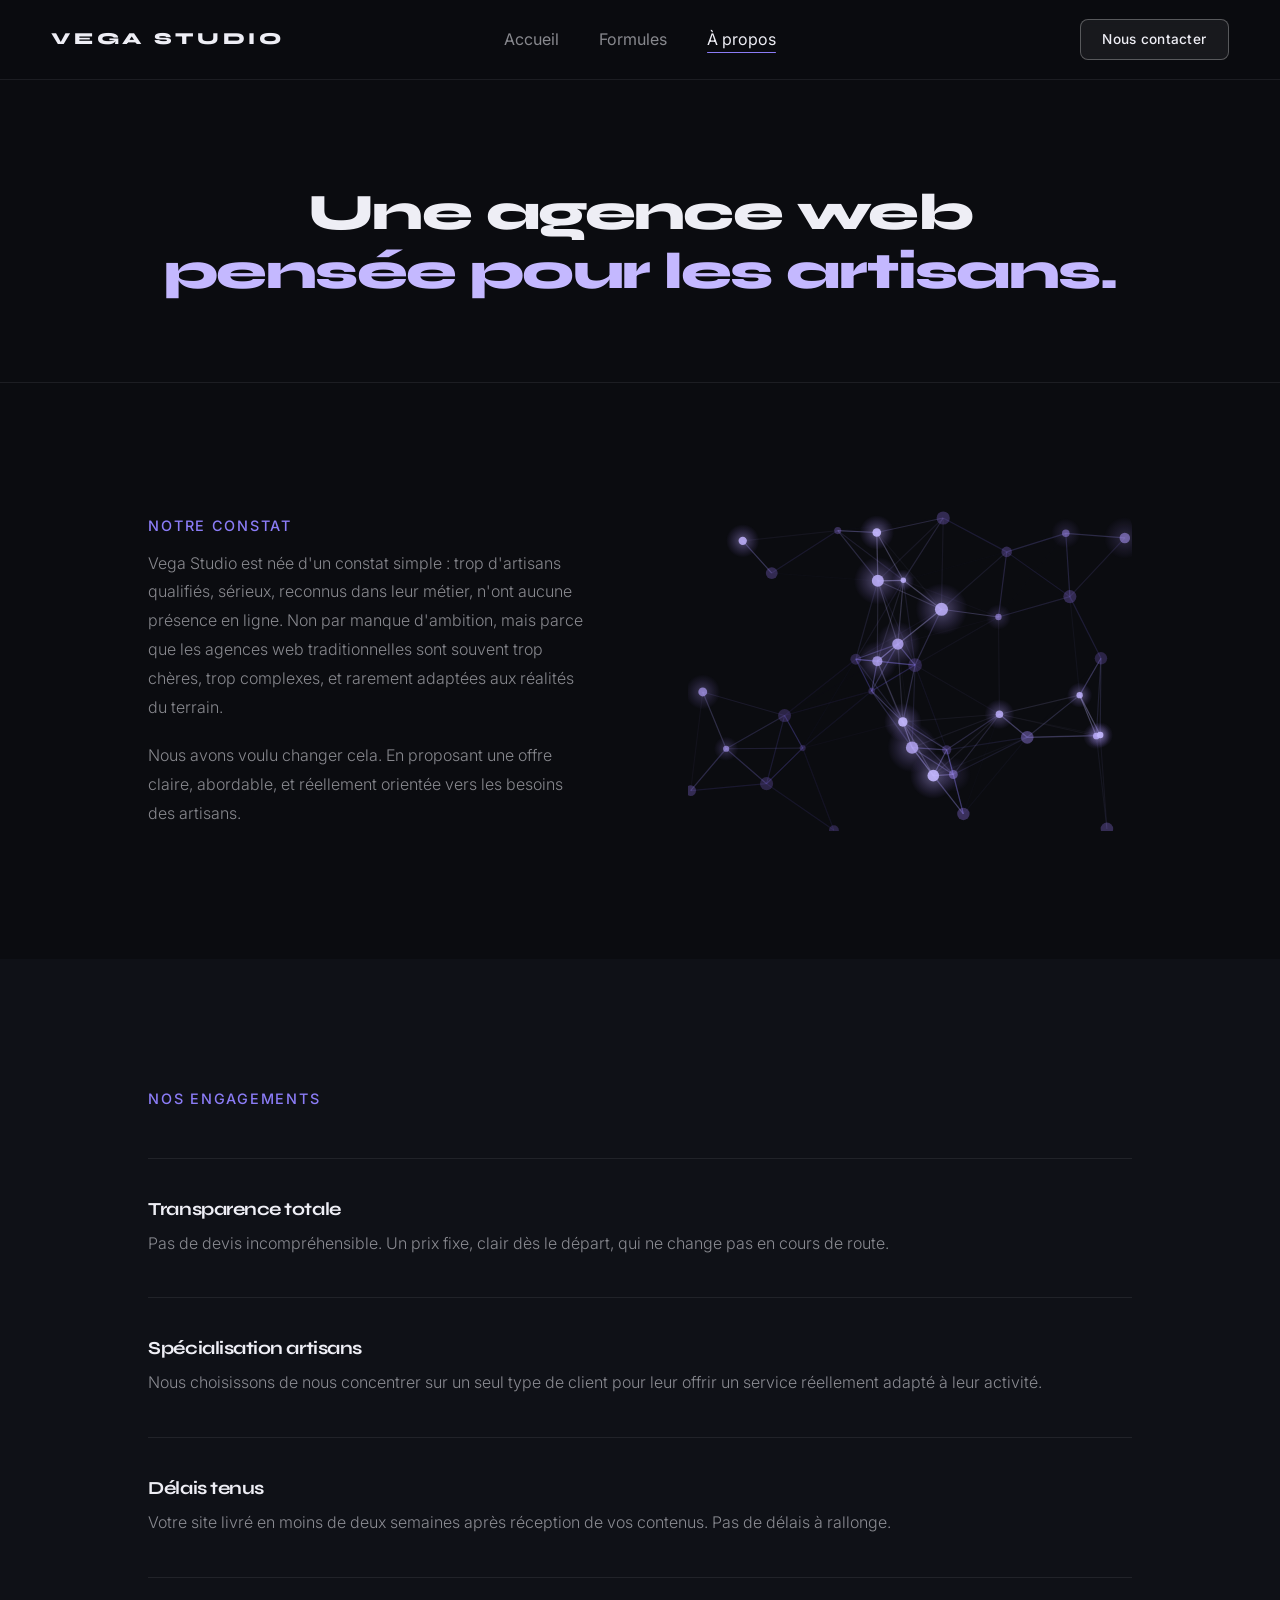
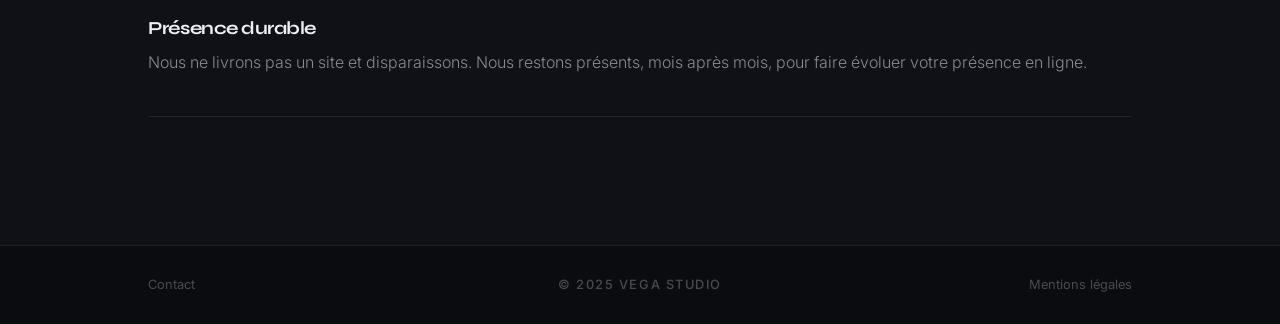
==== apropos.html @ 25818580 "Update" ====
<!DOCTYPE html>
<html lang="fr">
<head>
  <meta charset="UTF-8" />
  <meta name="viewport" content="width=device-width, initial-scale=1.0" />
  <title>À propos — Vega Studio</title>
  <link rel="icon" type="image/svg+xml" href="/assets/favicon.svg" />
  <link rel="icon" type="image/svg+xml" href="assets/favicon.svg" />
  <meta name="application-name" content="Vega Studio" />
  <!-- SEO -->
  <meta name="description" content="Vega Studio, agence web spécialisée dans la création de sites vitrines pour artisans. Une approche simple, des résultats concrets." />
  <meta name="robots" content="index, follow" />
  <link rel="canonical" href="https://www.vegastudio.fr/apropos.html" />
  <!-- Open Graph -->
  <meta property="og:type" content="website" />
  <meta property="og:title" content="À propos — Vega Studio" />
  <meta property="og:description" content="Vega Studio, agence web spécialisée dans la création de sites vitrines pour artisans. Une approche simple, des résultats concrets." />
  <meta property="og:url" content="https://www.vegastudio.fr/apropos.html" />
  <meta property="og:site_name" content="Vega Studio" />
  <!-- Twitter -->
  <meta name="twitter:card" content="summary" />
  <meta name="twitter:title" content="À propos — Vega Studio" />
  <meta name="twitter:description" content="Vega Studio, agence web spécialisée dans la création de sites vitrines pour artisans. Une approche simple, des résultats concrets." />
  <link rel="stylesheet" href="assets/css/style.css" />
  <link rel="stylesheet" href="assets/css/page.css" />
  <link rel="stylesheet" href="assets/css/apropos.css" />

  <script type="application/ld+json">
  {
    "@context": "https://schema.org",
    "@type": "BreadcrumbList",
    "itemListElement": [
      {
        "@type": "ListItem",
        "position": 1,
        "name": "Accueil",
        "item": "https://www.vegastudio.fr/"
      },
      {
        "@type": "ListItem",
        "position": 2,
        "name": "À propos",
        "item": "https://www.vegastudio.fr/apropos.html"
      }
    ]
  }
  </script>
</head>
<body>
  <nav>
    <div class="nav-inner">
      <a href="index.html" class="nav-wordmark">Vega Studio</a>
      <ul class="nav-links">
        <li><a href="index.html">Accueil</a><button class="nav-mobile-close" aria-label="Fermer">✕</button></li>
        <li><a href="formules.html">Formules</a></li>
        <li><a href="apropos.html" class="active">À propos</a></li>
        <li class="mobile-cta-item"><a href="contact.html" class="mobile-cta">Nous contacter</a></li>
      </ul>
      <div class="nav-right"><a href="contact.html" class="nav-cta">Nous contacter</a></div>
      <button class="nav-burger" aria-label="Menu"><span></span><span></span><span></span></button>
    </div>
  </nav>

  <section class="page-hero">
    <div class="wrap">
      <h1 class="apropos-hero-title reveal d1">Une agence web<br /><span class="t-accent">pensée pour les artisans.</span></h1>
    </div>
  </section>

  <section class="section-story">
    <div class="wrap story-grid">
      <div class="story-left">
        <p class="section-eyebrow reveal">Notre constat</p>
        <p class="t-body reveal d1">Vega Studio est née d'un constat simple : trop d'artisans qualifiés, sérieux, reconnus dans leur métier, n'ont aucune présence en ligne. Non par manque d'ambition, mais parce que les agences web traditionnelles sont souvent trop chères, trop complexes, et rarement adaptées aux réalités du terrain.</p>
        <p class="t-body reveal d2" style="margin-top:1.25rem">Nous avons voulu changer cela. En proposant une offre claire, abordable, et réellement orientée vers les besoins des artisans.</p>
      </div>
      <div class="story-right reveal d2">
        <canvas id="particles-canvas"></canvas>
      </div>
    </div>
  </section>

  <section class="section-values">
    <div class="wrap">
      <p class="section-eyebrow reveal">Nos engagements</p>
      <div class="values-list">
        <div class="value-row reveal">
<div><h3>Transparence totale</h3><p class="t-body">Pas de devis incompréhensible. Un prix fixe, clair dès le départ, qui ne change pas en cours de route.</p></div>
        </div>
        <div class="value-row reveal d1">
<div><h3>Spécialisation artisans</h3><p class="t-body">Nous choisissons de nous concentrer sur un seul type de client pour leur offrir un service réellement adapté à leur activité.</p></div>
        </div>
        <div class="value-row reveal d2">
<div><h3>Délais tenus</h3><p class="t-body">Votre site livré en moins de deux semaines après réception de vos contenus. Pas de délais à rallonge.</p></div>
        </div>
        <div class="value-row reveal d3">
<div><h3>Présence durable</h3><p class="t-body">Nous ne livrons pas un site et disparaissons. Nous restons présents, mois après mois, pour faire évoluer votre présence en ligne.</p></div>
        </div>
      </div>
    </div>
  </section>

  <footer>
    <div class="wrap footer-inner">
      <span class="footer-left"><a href="contact.html">Contact</a></span>
      <span class="footer-mid t-label">© 2025 Vega Studio</span>
      <span class="footer-right"><a href="mentions.html">Mentions légales</a></span>
    </div>
  </footer>
  <script src="assets/js/main.js"></script>
</body>
</html>
---- assets/css/style.css ----
@import url('https://fonts.googleapis.com/css2?family=Syne:wght@400;700;800&family=Inter:wght@300;400;500&display=swap');

:root {
  --bg:        #0B0C10;
  --bg-2:      #0F1117;
  --bg-3:      #14161E;
  --bg-4:      #1A1D28;
  --purple:    #8B7CF6;
  --purple-dim:#5A50B0;
  --lilac:     #C4B8FF;
  --white:     #EEEEF5;
  --muted:     rgba(238,238,245,0.55);
  --faint:     rgba(238,238,245,0.28);
  --line:      rgba(238,238,245,0.08);
  --radius:    14px;
}

*, *::before, *::after { box-sizing: border-box; margin: 0; padding: 0; }
html { scroll-behavior: smooth; }
body {
  font-family: 'Inter', sans-serif;
  background: var(--bg);
  color: var(--white);
  overflow-x: hidden;
  line-height: 1.6;
}
a { text-decoration: none; color: inherit; }
img { display: block; }

/* ── TYPO ── */
h1, h2, h3 { font-family: 'Syne', sans-serif; letter-spacing: -0.025em; line-height: 1.1; }
.t-display  { font-size: clamp(2.4rem, 4.5vw, 4rem); font-weight: 800; }
.t-headline { font-size: clamp(1.6rem, 3vw, 2.6rem); font-weight: 700; }
.t-body     { font-size: 1rem; font-weight: 300; color: var(--muted); line-height: 1.8; }
.t-label    { font-size: 0.72rem; font-weight: 500; letter-spacing: 0.12em; text-transform: uppercase; color: var(--faint); }
.t-accent   { color: var(--lilac); }

/* ── LAYOUT ── */
.wrap { max-width: 1060px; margin: 0 auto; padding: 0 clamp(1rem, 3vw, 3rem); }

/* ── NAV ── */
nav {
  position: fixed; inset: 0 0 auto 0; z-index: 200;
  padding: 1.2rem 0;
  background: rgba(11,12,16,.97);
  backdrop-filter: blur(20px);
  border-bottom: 1px solid var(--line);
  transition: padding .3s;
}
nav.scrolled {
  padding: 1rem 0;
}

.nav-inner {
  display: grid;
  grid-template-columns: 1fr auto 1fr;
  align-items: center;
  padding: 0 clamp(1.25rem, 4vw, 4rem);
  max-width: 100%;
}

.nav-wordmark {
  font-family: 'Syne', sans-serif;
  font-size: 1.05rem; font-weight: 800;
  letter-spacing: 0.22em; text-transform: uppercase;
  color: var(--white); transition: color .2s;
  justify-self: start;
}
.nav-wordmark:hover { color: var(--lilac); }

/* Bouton close mobile : invisible sur desktop */
.nav-mobile-close { display: none; }

/* Masquer le bouton Nous contacter dans les nav-links */
.mobile-cta-item { display: none !important; }

.nav-links {
  display: flex; align-items: center; gap: 2.5rem;
  list-style: none;
  justify-self: center;
}

.nav-links a {
  font-size: 1rem; font-weight: 400;
  color: var(--white);
  opacity: 0.55;
  transition: opacity .2s;
  position: relative;
}
.nav-links a:hover { opacity: 1; }

/* Page active */
.nav-links a.active {
  opacity: 1;
}
.nav-links a.active::after {
  content: '';
  position: absolute;
  bottom: -4px; left: 0; right: 0;
  height: 1px;
  background: var(--purple);
  border-radius: 999px;
}

.nav-right {
  justify-self: end;
}

.nav-cta {
  /* Design unique : pas de fond violet, juste une bordure blanche lumineuse */
  background: rgba(255,255,255,0.06);
  color: var(--white) !important;
  border: 1px solid rgba(255,255,255,0.28) !important;
  padding: .52rem 1.35rem;
  border-radius: 8px; /* carré au lieu d'ovale comme les autres */
  font-size: .85rem;
  font-weight: 500;
  letter-spacing: .02em;
  opacity: 1 !important;
  transition: background .25s, border-color .25s, transform .2s;
  display: inline-block;
  backdrop-filter: blur(4px);
}
.nav-cta:hover {
  background: rgba(255,255,255,0.12) !important;
  border-color: rgba(255,255,255,0.55) !important;
  color: var(--white) !important;
  transform: translateY(-1px);
}
.nav-cta::after { display: none !important; }

.nav-burger {
  display: none; flex-direction: column; gap: 5px;
  background: none; border: none; cursor: pointer; padding: 4px; z-index: 201;
}
.nav-burger span { display: block; width: 26px; height: 1.5px; background: var(--white); transition: all .3s; }

/* ── BOUTONS ── */
.btn {
  display: inline-flex; align-items: center; gap: .5rem;
  font-family: 'Inter', sans-serif; font-size: 1rem; font-weight: 500;
  padding: .9rem 2.2rem; border-radius: 999px; border: 1.5px solid transparent;
  transition: all .25s; cursor: pointer; white-space: nowrap;
}

/* Boutons du hero : largeur identique forcée */
.hero-actions .btn {
  font-size: 1.05rem;
  padding: 1rem 2.4rem;
  width: 260px;
  justify-content: center;
}
.btn-primary { background: var(--purple); color: #fff; border-color: var(--purple); }
.btn-primary:hover { background: var(--lilac); border-color: var(--lilac); color: #111; transform: translateY(-2px); box-shadow: 0 12px 32px rgba(139,124,246,.35); }
.btn-secondary { background: transparent; color: var(--white); border-color: rgba(238,238,245,.35); }
.btn-secondary:hover { border-color: var(--purple); color: var(--lilac); transform: translateY(-2px); }

/* ── REVEAL ── */
.reveal { opacity: 0; transform: translateY(24px); transition: opacity .7s cubic-bezier(.2,1,.4,1), transform .7s cubic-bezier(.2,1,.4,1); }
.reveal.on { opacity: 1; transform: none; }
.reveal.d1 { transition-delay: .1s; }
.reveal.d2 { transition-delay: .2s; }
.reveal.d3 { transition-delay: .32s; }

/* ── FOOTER ── */
footer { border-top: 1px solid var(--line); padding: 1.8rem 0; background: var(--bg); }
.footer-inner { display: grid; grid-template-columns: 1fr auto 1fr; align-items: center; }
.footer-left  { justify-self: start; }
.footer-mid   { justify-self: center; }
.footer-right { justify-self: end; }
.footer-inner a, .footer-inner span { font-size: .8rem; color: var(--faint); transition: color .2s; }
.footer-inner a:hover { color: var(--muted); }

/* ── RESPONSIVE NAV ── */
@media (max-width: 768px) {
  .nav-inner { grid-template-columns: 1fr auto; padding: 0 1.25rem; }
  .nav-right { display: none; }
  .nav-burger { display: flex; }
  /* burger reste visible — il devient la croix */

  /* Nav-links : panel pleine largeur qui slide depuis le haut, z-index au-dessus de la nav */
  .nav-links {
    position: fixed;
    top: 0; left: 0; right: 0;
    width: 100vw;
    background: rgba(11,12,16,1); /* totalement opaque */
    border-bottom: 1px solid var(--line);
    flex-direction: column;
    align-items: center;
    gap: 0;
    z-index: 201; /* au-dessus de la nav (200) */
    padding-top: 0;
    transform: translateY(-110%);
    transition: transform .4s cubic-bezier(.4,0,.2,1);
    display: flex;
  }
  .nav-links.open { transform: translateY(0); }

  /* Premier li : Accueil + bouton X sur la même ligne */
  .nav-links li:first-child {
    display: flex;
    flex-direction: row;
    align-items: center;
    justify-content: center;
    width: 100%;
    border-bottom: 1px solid var(--line);
    position: relative;
  }
  .nav-links li:first-child a {
    text-align: center;
    padding: 1.3rem 1.75rem;
    flex: 1;
    border-bottom: none;
  }

  /* nav-mobile-close reste caché sur mobile — c'est le burger qui fait la croix */

  /* Burger → croix quand menu ouvert */
  .nav-burger.open span:nth-child(1) { transform: translateY(7px) rotate(45deg); }
  .nav-burger.open span:nth-child(2) { opacity: 0; transform: scaleX(0); }
  .nav-burger.open span:nth-child(3) { transform: translateY(-7px) rotate(-45deg); }

  /* Autres items */
  .nav-links li {
    border-bottom: 1px solid var(--line);
    width: 100%;
  }
  .nav-links .mobile-cta-item { display: none; }
  .nav-links a {
    display: block;
    font-size: 1.1rem;
    padding: 1.2rem 1.75rem;
    opacity: 0.7;
    text-align: center;
    width: 100%;
  }
  .nav-links a:hover,
  .nav-links a.active { opacity: 1; }
  .nav-links a.active::after { display: none; }

}  /* fin @media 768px */

@media (max-width: 600px) {
  /* Footer : copyright à gauche, mentions légales à droite, Contact masqué */
  .footer-inner {
    grid-template-columns: 1fr 1fr;
    grid-template-rows: auto;
    gap: 0;
  }
  .footer-left  { display: none; } /* Cache Contact */
  .footer-mid   { justify-self: start; }
  .footer-right { justify-self: end; }
}

@media (prefers-reduced-motion: reduce) {
  .reveal { transition: none; opacity: 1; transform: none; }
  * { animation-duration: .01ms !important; }
}
---- assets/css/page.css ----
.section-eyebrow {
  font-size: .9rem; font-weight: 500; letter-spacing: .12em;
  text-transform: uppercase; color: var(--purple);
  margin-bottom: .75rem; display: block;
}

.page-hero {
  padding: 11rem 0 5rem;
  border-bottom: 1px solid var(--line);
}

.page-title {
  font-family: 'Syne', sans-serif;
  font-size: clamp(2rem, 4vw, 3.5rem);
  font-weight: 800; letter-spacing: -.03em; line-height: 1.1;
  margin-top: .5rem;
}

.page-sub {
  font-size: 1.05rem; font-weight: 300;
  color: var(--muted); line-height: 1.75;
  max-width: 720px; margin-top: 1.25rem;
  text-align: center;
  margin-left: auto;
  margin-right: auto;
}

/* Mentions légales */
.mentions-content { padding: 3rem 0 5rem; }
.wrap--narrow { max-width: 480px; }

.mention-block { padding: 1.75rem 0; border-bottom: 1px solid var(--line); text-align: center; }
.mention-block:last-child { border-bottom: none; }
.mention-block h2 { font-family: 'Syne', sans-serif; font-size: 1.1rem; font-weight: 700; color: var(--white); margin-bottom: .75rem; }
.mention-block p { font-size: .95rem; font-weight: 300; color: var(--muted); line-height: 1.8; }
.mention-block a { color: var(--lilac); transition: color .2s; }
.mention-block a:hover { color: var(--white); }

/* Titres centrés sur certaines pages */
.title-centered {
  text-align: center;
}

/* À propos : titre stylisé 2 lignes centré */
.apropos-hero-title {
  text-align: center;
  font-size: clamp(2rem, 4vw, 3.5rem);
  font-weight: 800;
  letter-spacing: -.03em;
  line-height: 1.15;
  margin-top: .5rem;
}

/* Mentions légales : page-hero plus compact */
.mentions-hero .page-hero {
  padding: 7rem 0 2.5rem;
}

/* Mobile : encore plus compact */
@media (max-width: 600px) {
  .section-eyebrow { font-size: .82rem; }
  .mentions-content { padding: 2rem 0 3.5rem; }
  .page-hero { padding: 7rem 0 2rem; }
}

/* Bouton Nous contacter dans les page-hero */
.page-hero-actions {
  margin-top: 1.75rem;
}

/* CTA en bas des pages Formules et À propos */
.section-cta-pages {
  background: var(--bg-2);
  padding: 7rem 0;
}

.cta-pages-box {
  position: relative;
  background: linear-gradient(135deg, var(--bg-4) 0%, #1C1830 100%);
  border: 1px solid rgba(139,124,246,.22);
  border-radius: 20px;
  padding: 4.5rem 4rem;
  text-align: center;
  display: flex;
  flex-direction: column;
  align-items: center;
  gap: 1.5rem;
  box-shadow: 0 0 60px rgba(90,80,176,.1), 0 20px 50px rgba(0,0,0,.35);
}

.cta-pages-box .t-body { max-width: 460px; }

@media (max-width: 600px) {
  .cta-pages-box { padding: 3rem 1.75rem; }
}
---- assets/css/apropos.css ----
.section-story { padding: 8rem 0; background: var(--bg); }
.story-grid { display: grid; grid-template-columns: 1fr 1fr; gap: 6rem; align-items: center; }
.story-left { display: flex; flex-direction: column; gap: 0; }

#particles-canvas {
  width: 100%;
  height: 320px;
  display: block;
  border-radius: 16px;
}

.section-values { padding: 8rem 0; background: var(--bg-2); }
.section-values .section-eyebrow { margin-bottom: 3rem; }
.values-list { border-top: 1px solid var(--line); }
.value-row {
  display: block;
  padding: 2.5rem 0;
  border-bottom: 1px solid var(--line);
}
.value-row h3 { margin-bottom: .6rem; }
.value-num { display: none; }
.value-row h3 { font-family: 'Syne', sans-serif; font-size: 1.15rem; font-weight: 700; color: var(--white); margin-bottom: .6rem; }

.section-cta-about { padding: 8rem 0; background: var(--bg); }
.cta-about {
  display: grid; grid-template-columns: 1fr 1fr;
  gap: 4rem; align-items: center;
  border-top: 1px solid var(--line); border-bottom: 1px solid var(--line); padding: 5rem 0;
}
.cta-about-right { display: flex; flex-direction: column; gap: 2rem; }

@media (max-width: 768px) {
  .story-grid { grid-template-columns: 1fr; }
  .value-row { grid-template-columns: 1fr; gap: 1rem; }
  .value-num { display: none; }
  .cta-about { grid-template-columns: 1fr; gap: 3rem; }
}
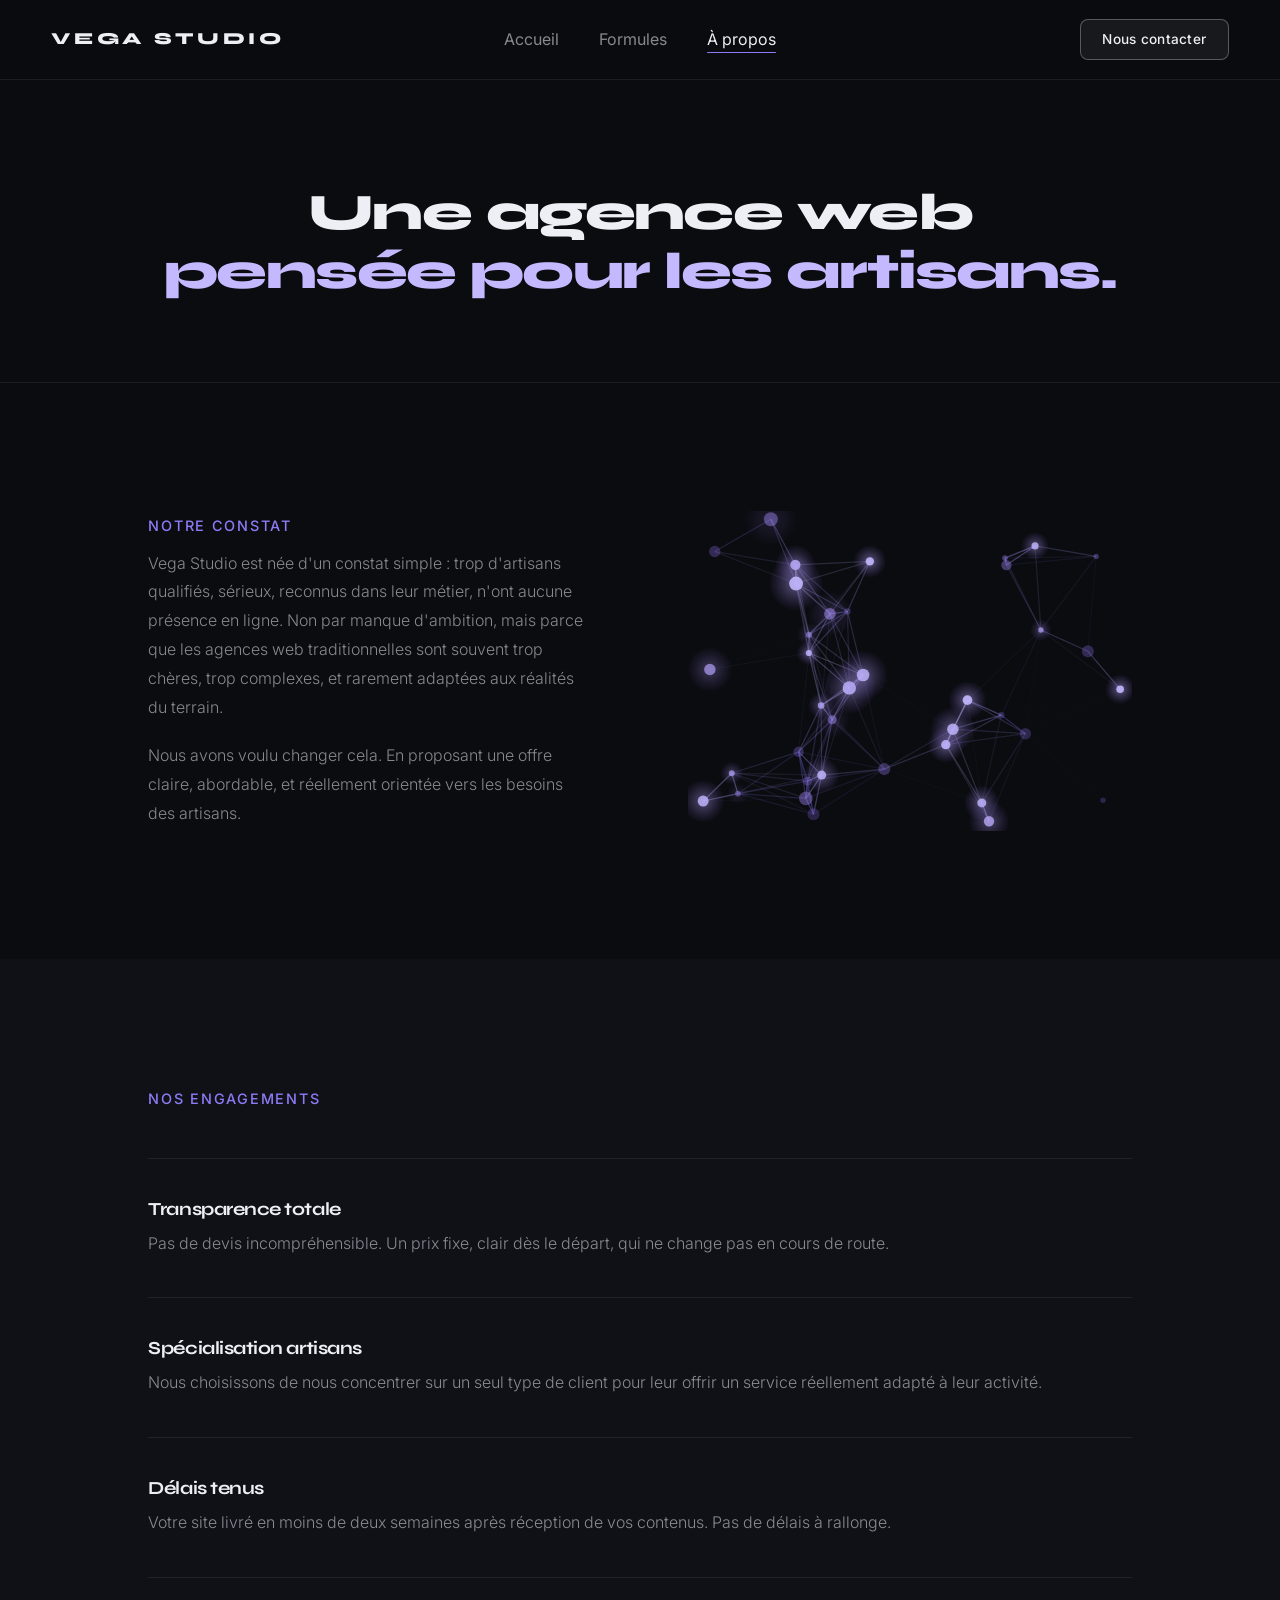
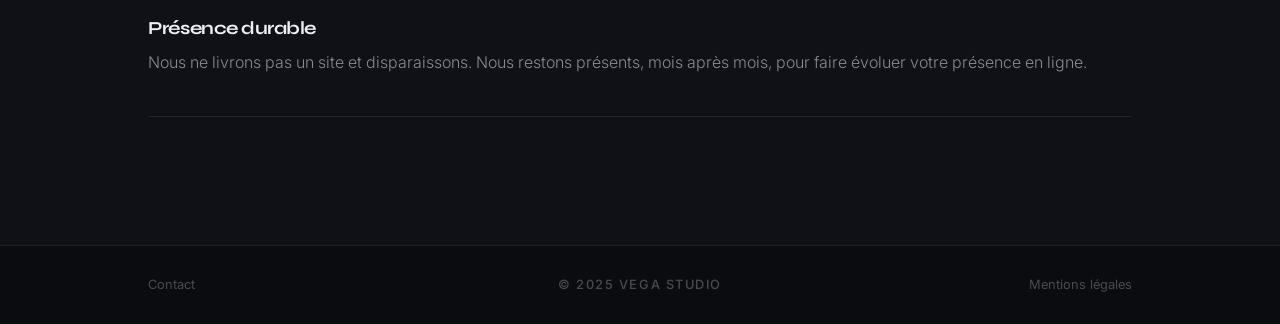
==== commit 3c5032b1: "Update" ====
--- a/apropos.html
+++ b/apropos.html
@@ -4,8 +4,8 @@
   <meta charset="UTF-8" />
   <meta name="viewport" content="width=device-width, initial-scale=1.0" />
   <title>À propos — Vega Studio</title>
-  <link rel="icon" type="image/svg+xml" href="/assets/favicon.svg" />
-  <link rel="icon" type="image/svg+xml" href="assets/favicon.svg" />
+  <link rel="icon" type="image/png" href="assets/logo.png" />
+  <link rel="apple-touch-icon" href="assets/logo.png" />
   <meta name="application-name" content="Vega Studio" />
   <!-- SEO -->
   <meta name="description" content="Vega Studio, agence web spécialisée dans la création de sites vitrines pour artisans. Une approche simple, des résultats concrets." />
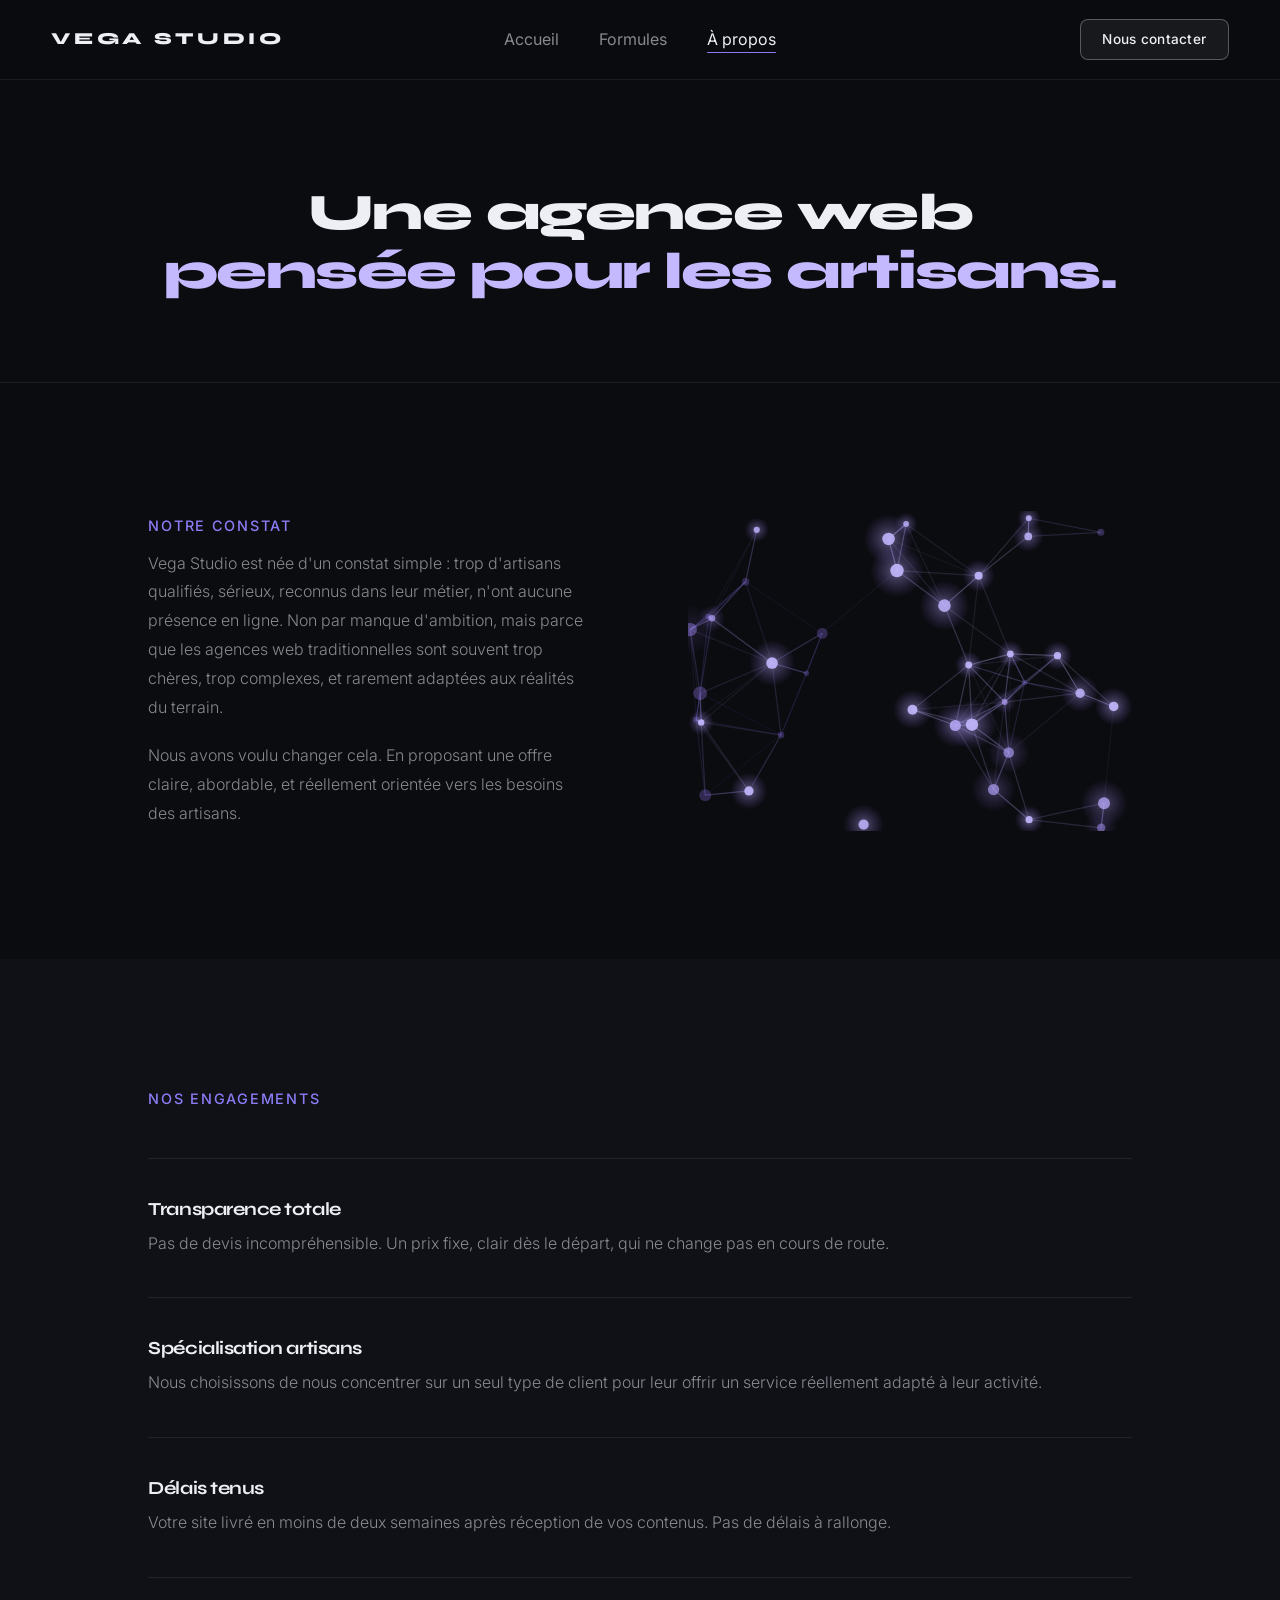
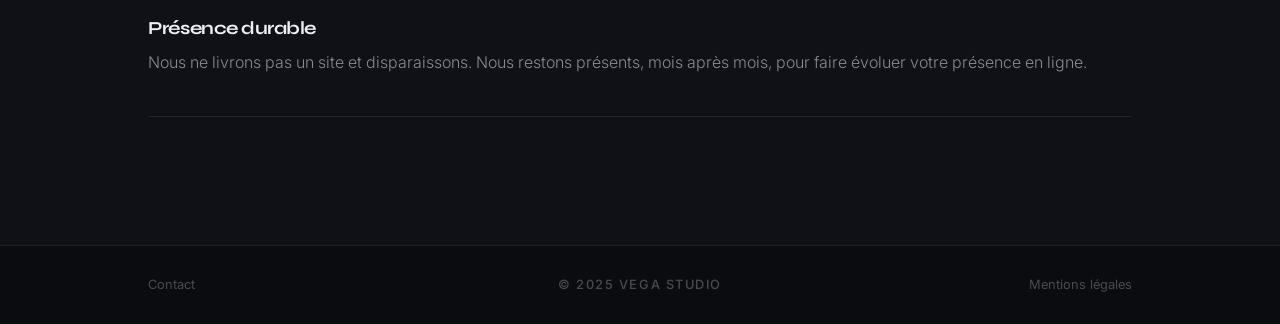
==== commit 9975f431: "Update" ====
--- a/apropos.html
+++ b/apropos.html
@@ -4,8 +4,8 @@
   <meta charset="UTF-8" />
   <meta name="viewport" content="width=device-width, initial-scale=1.0" />
   <title>À propos — Vega Studio</title>
-  <link rel="icon" type="image/png" href="assets/logo.png" />
-  <link rel="apple-touch-icon" href="assets/logo.png" />
+  <link rel="icon" type="image/svg+xml" href="assets/favicon.svg" />
+  <link rel="apple-touch-icon" href="assets/favicon.svg" />
   <meta name="application-name" content="Vega Studio" />
   <!-- SEO -->
   <meta name="description" content="Vega Studio, agence web spécialisée dans la création de sites vitrines pour artisans. Une approche simple, des résultats concrets." />
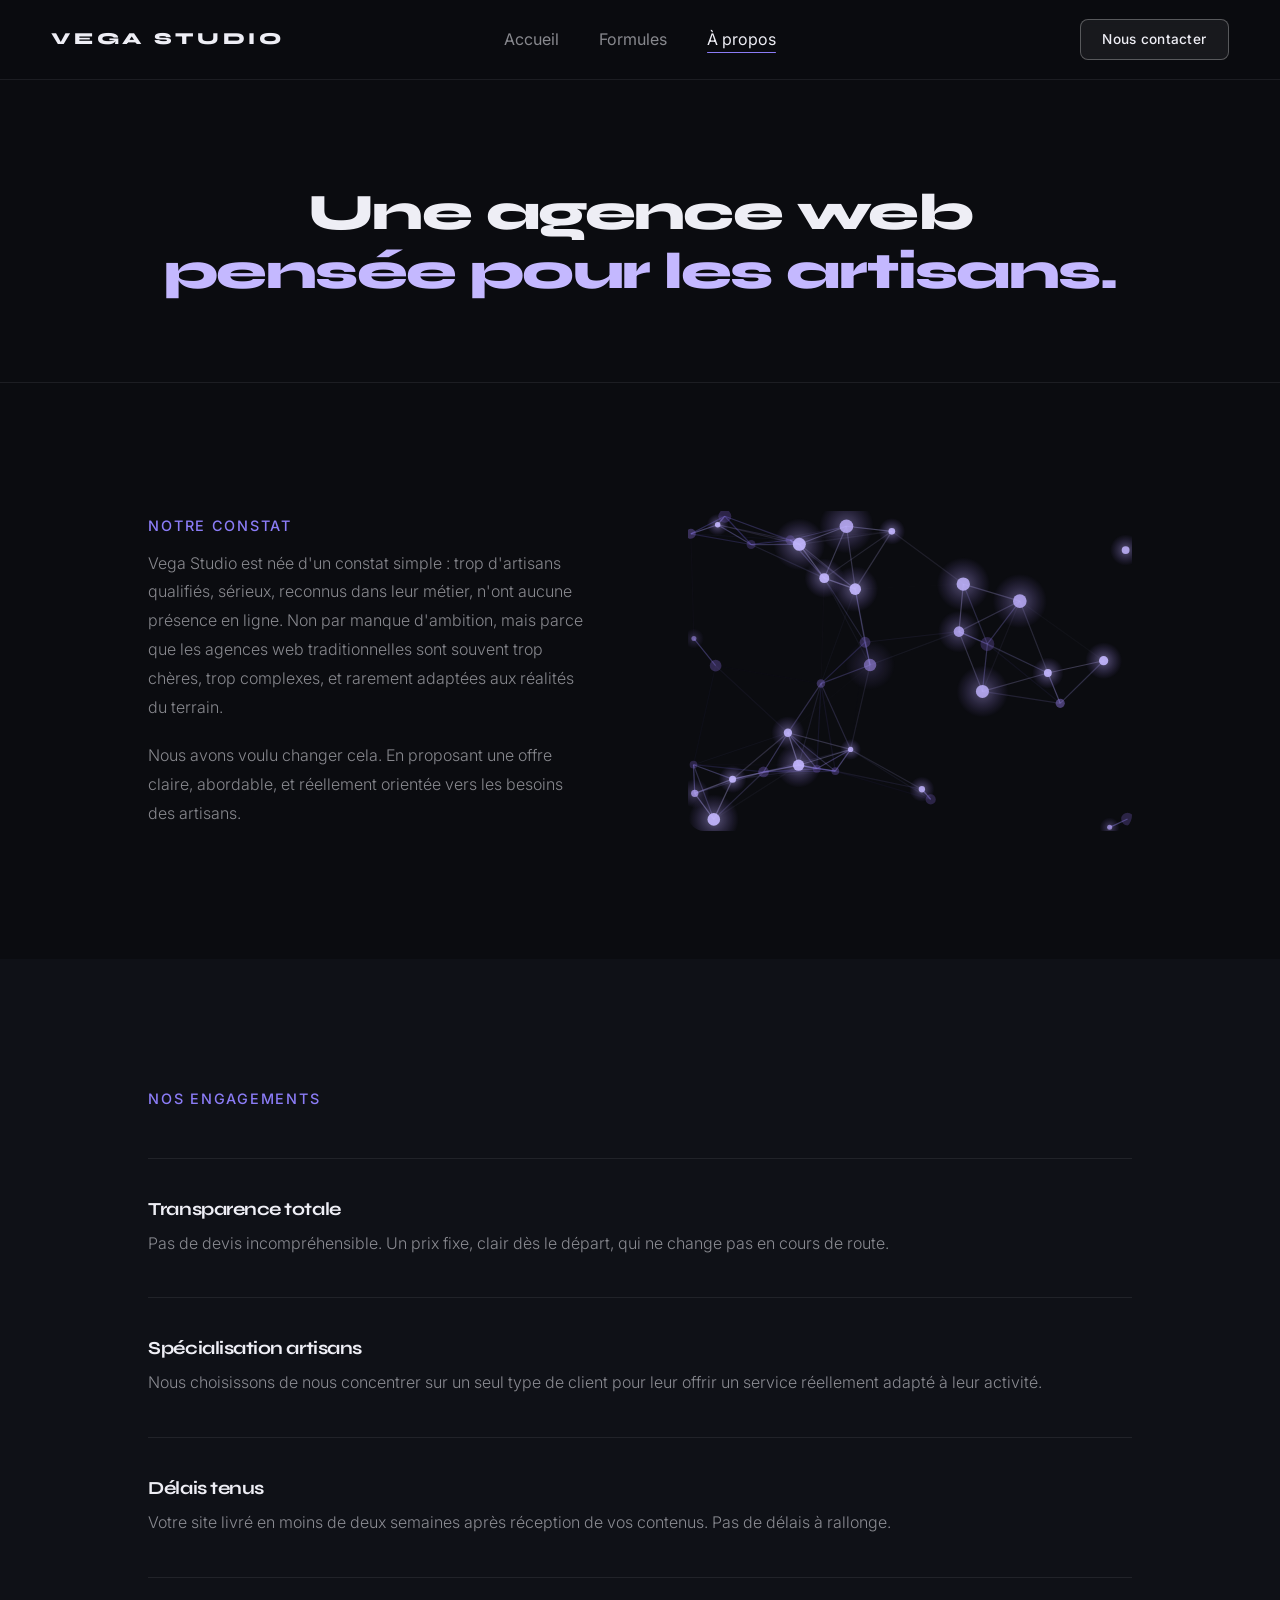
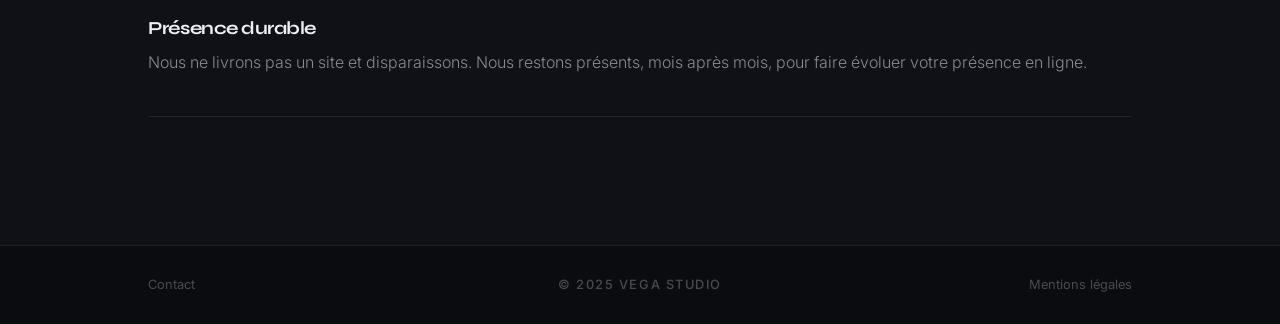
==== commit a21f4062: "Add canonical link to apropos.html" ====
--- a/apropos.html
+++ b/apropos.html
@@ -2,6 +2,7 @@
 <html lang="fr">
 <head>
   <meta charset="UTF-8" />
+  <link rel="canonical" href="https://www.vegastudio.fr/apropos.html">
   <meta name="viewport" content="width=device-width, initial-scale=1.0" />
   <title>À propos — Vega Studio</title>
   <link rel="icon" type="image/svg+xml" href="assets/favicon.svg" />
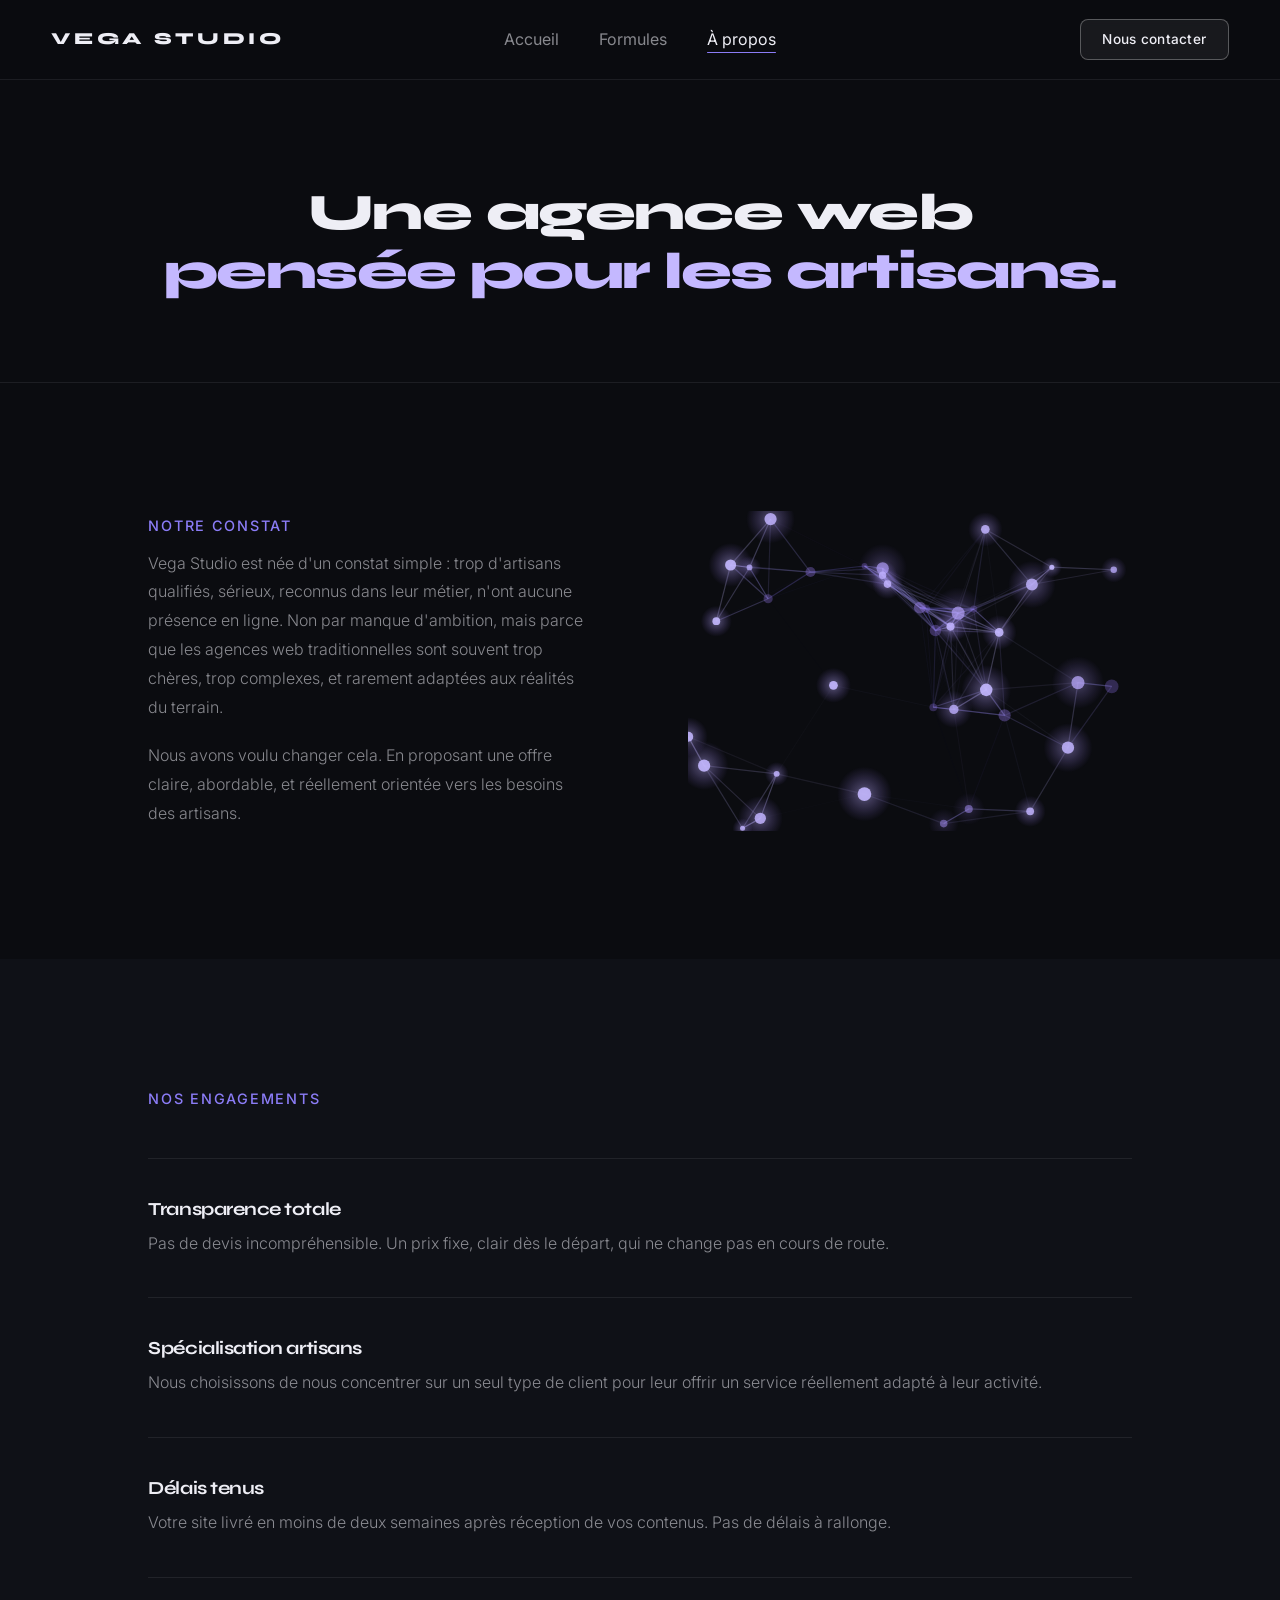
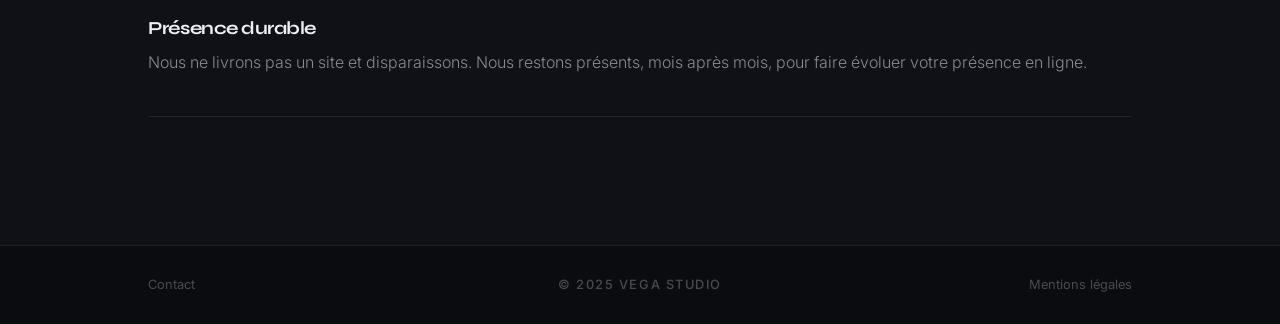
==== commit d4a09334: "Update apropos.html" ====
--- a/apropos.html
+++ b/apropos.html
@@ -18,6 +18,10 @@
   <meta property="og:description" content="Vega Studio, agence web spécialisée dans la création de sites vitrines pour artisans. Une approche simple, des résultats concrets." />
   <meta property="og:url" content="https://www.vegastudio.fr/apropos.html" />
   <meta property="og:site_name" content="Vega Studio" />
+  <meta property="og:image" content="https://www.vegastudio.fr/assets/og-image.png">
+<meta property="og:image:width" content="1200">
+<meta property="og:image:height" content="630">
+<meta name="twitter:card" content="summary_large_image">
   <!-- Twitter -->
   <meta name="twitter:card" content="summary" />
   <meta name="twitter:title" content="À propos — Vega Studio" />
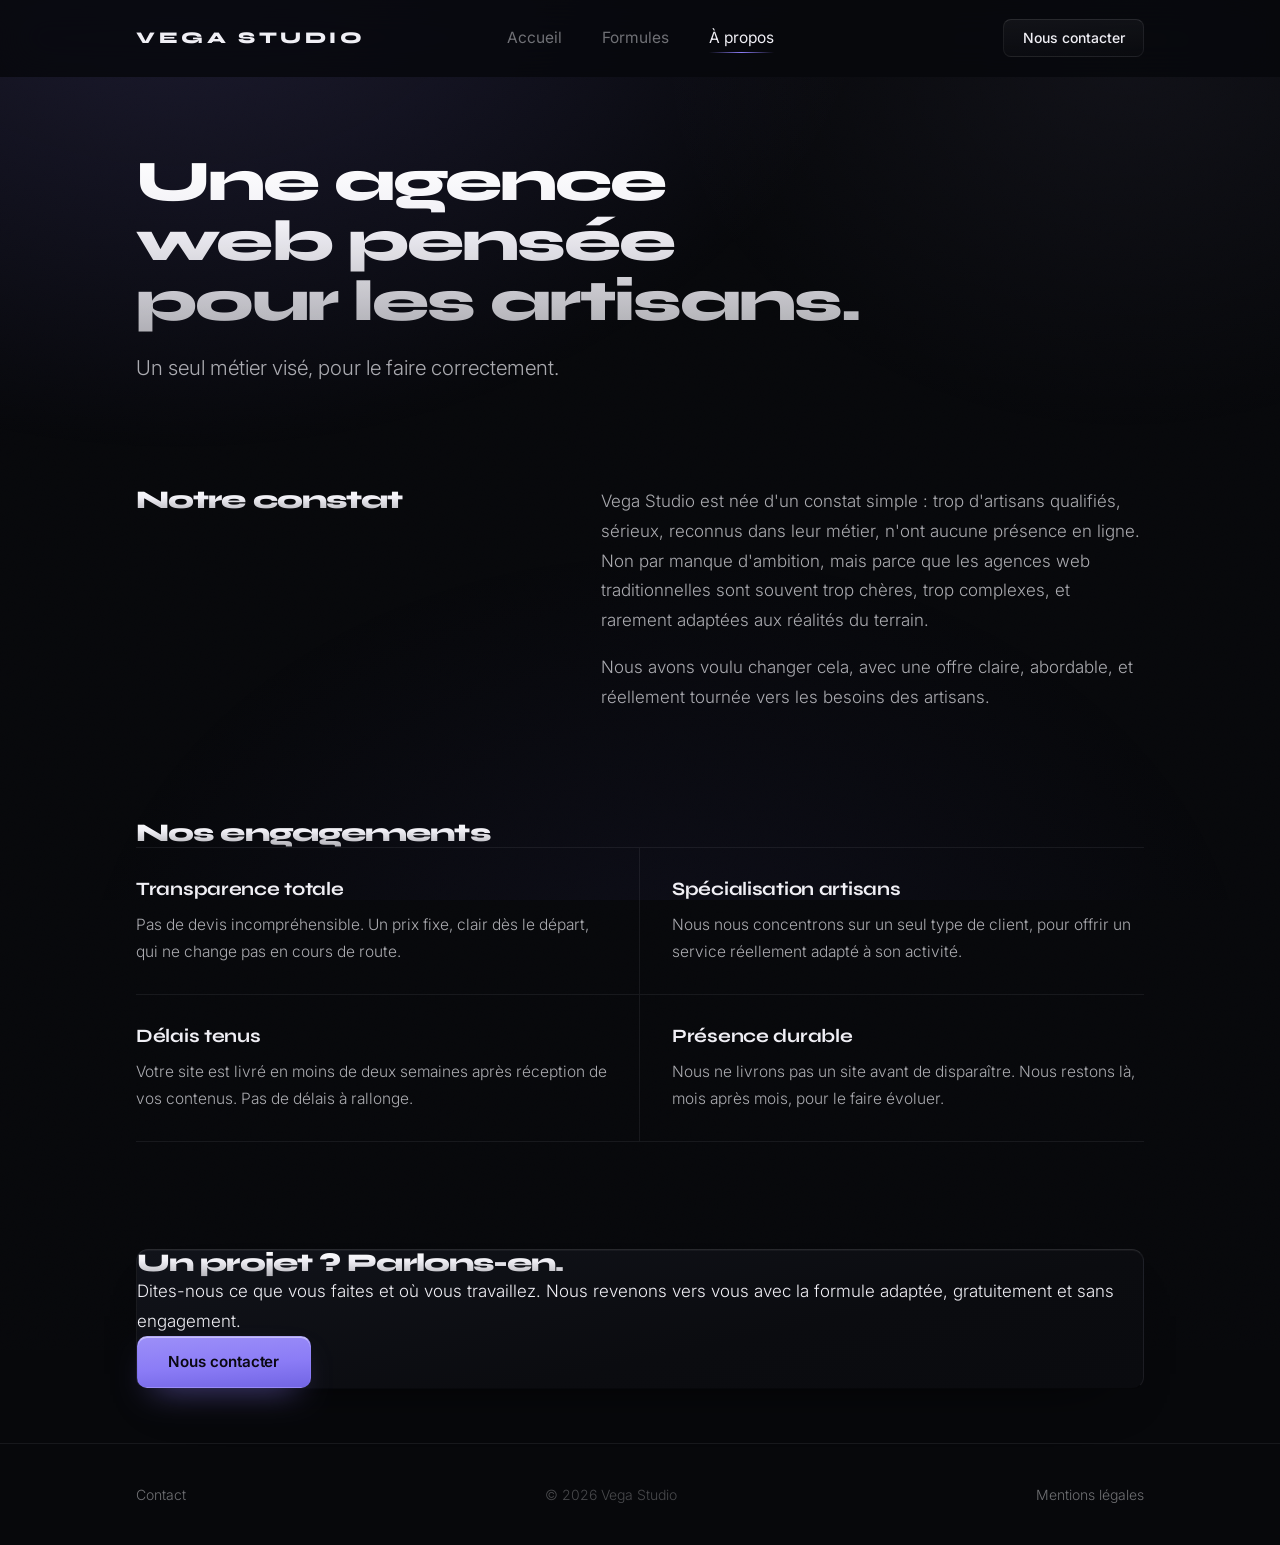
==== commit ba65461b: "Passe formules, à propos, contact et mentions au nouveau système Toutes les pages partagent désormai" ====
--- a/apropos.html
+++ b/apropos.html
@@ -2,116 +2,143 @@
 <html lang="fr">
 <head>
   <meta charset="UTF-8" />
-  <link rel="canonical" href="https://www.vegastudio.fr/apropos.html">
-  <meta name="viewport" content="width=device-width, initial-scale=1.0" />
+  <meta name="viewport" content="width=device-width, initial-scale=1" />
   <title>À propos — Vega Studio</title>
+
+  <meta name="description" content="Vega Studio, agence web spécialisée dans les sites vitrines pour artisans. Prix fixes, délais tenus, un interlocuteur joignable dans la durée." />
+  <meta name="robots" content="index, follow" />
+  <link rel="canonical" href="https://www.vegastudio.fr/apropos.html" />
+
   <link rel="icon" type="image/svg+xml" href="assets/favicon.svg" />
   <link rel="apple-touch-icon" href="assets/favicon.svg" />
   <meta name="application-name" content="Vega Studio" />
-  <!-- SEO -->
-  <meta name="description" content="Vega Studio, agence web spécialisée dans la création de sites vitrines pour artisans. Une approche simple, des résultats concrets." />
-  <meta name="robots" content="index, follow" />
-  <link rel="canonical" href="https://www.vegastudio.fr/apropos.html" />
-  <!-- Open Graph -->
+  <meta name="theme-color" content="#07080B" />
+
   <meta property="og:type" content="website" />
   <meta property="og:title" content="À propos — Vega Studio" />
-  <meta property="og:description" content="Vega Studio, agence web spécialisée dans la création de sites vitrines pour artisans. Une approche simple, des résultats concrets." />
+  <meta property="og:description" content="Vega Studio, agence web spécialisée dans les sites vitrines pour artisans. Prix fixes, délais tenus, un interlocuteur joignable dans la durée." />
   <meta property="og:url" content="https://www.vegastudio.fr/apropos.html" />
   <meta property="og:site_name" content="Vega Studio" />
-  <meta property="og:image" content="https://www.vegastudio.fr/assets/og-image.png">
-<meta property="og:image:width" content="1200">
-<meta property="og:image:height" content="630">
-<meta name="twitter:card" content="summary_large_image">
-  <!-- Twitter -->
-  <meta name="twitter:card" content="summary" />
+  <meta property="og:image" content="https://www.vegastudio.fr/assets/og-image.png" />
+  <meta property="og:image:width" content="1200" />
+  <meta property="og:image:height" content="630" />
+  <meta name="twitter:card" content="summary_large_image" />
   <meta name="twitter:title" content="À propos — Vega Studio" />
-  <meta name="twitter:description" content="Vega Studio, agence web spécialisée dans la création de sites vitrines pour artisans. Une approche simple, des résultats concrets." />
-  <link rel="stylesheet" href="assets/css/style.css" />
-  <link rel="stylesheet" href="assets/css/page.css" />
-  <link rel="stylesheet" href="assets/css/apropos.css" />
+  <meta name="twitter:description" content="Vega Studio, agence web spécialisée dans les sites vitrines pour artisans. Prix fixes, délais tenus, un interlocuteur joignable dans la durée." />
+  <meta name="twitter:image" content="https://www.vegastudio.fr/assets/og-image.png" />
+
+  <!-- Les polices sont chargées ici plutôt que par @import dans le CSS :
+       un @import attend que la feuille soit lue avant de commencer son
+       propre téléchargement, ce qui retarde le premier texte affiché. -->
+  <link rel="preconnect" href="https://fonts.googleapis.com" />
+  <link rel="preconnect" href="https://fonts.gstatic.com" crossorigin />
+  <link rel="stylesheet" href="https://fonts.googleapis.com/css2?family=Syne:wght@700;800&family=Inter:wght@300;400;500;600&display=swap" />
+
+  <!-- Posée avant le CSS : conditionne le masquage des blocs à la
+       présence du JavaScript, pour ne jamais servir une page vide. -->
+  <script>document.documentElement.classList.add('js');</script>
+
+  <link rel="stylesheet" href="assets/css/base.css" />
+  <link rel="stylesheet" href="assets/css/pages.css" />
 
   <script type="application/ld+json">
   {
     "@context": "https://schema.org",
-    "@type": "BreadcrumbList",
-    "itemListElement": [
-      {
-        "@type": "ListItem",
-        "position": 1,
-        "name": "Accueil",
-        "item": "https://www.vegastudio.fr/"
-      },
-      {
-        "@type": "ListItem",
-        "position": 2,
-        "name": "À propos",
-        "item": "https://www.vegastudio.fr/apropos.html"
-      }
-    ]
+    "@type": "Organization",
+    "name": "Vega Studio",
+    "url": "https://www.vegastudio.fr",
+    "logo": "https://www.vegastudio.fr/assets/logo3.png",
+    "image": "https://www.vegastudio.fr/assets/og-image.png",
+    "description": "Agence web spécialisée dans la création de sites vitrines pour artisans. Formules claires à partir de 149 €.",
+    "email": "vega.studio.webdesign@gmail.com",
+    "areaServed": "FR",
+    "priceRange": "€€"
   }
   </script>
 </head>
 <body>
+
+  <!-- La source lumineuse et le grain sont fixés au viewport : ils
+       appartiennent à la pièce, pas au document qui défile devant. -->
+  <div class="room" aria-hidden="true"></div>
+  <div class="grain" aria-hidden="true"></div>
+
   <nav>
     <div class="nav-inner">
       <a href="index.html" class="nav-wordmark">Vega Studio</a>
+
       <ul class="nav-links">
-        <li><a href="index.html">Accueil</a><button class="nav-mobile-close" aria-label="Fermer">✕</button></li>
+        <li><a href="index.html">Accueil</a></li>
         <li><a href="formules.html">Formules</a></li>
         <li><a href="apropos.html" class="active">À propos</a></li>
         <li class="mobile-cta-item"><a href="contact.html" class="mobile-cta">Nous contacter</a></li>
       </ul>
-      <div class="nav-right"><a href="contact.html" class="nav-cta">Nous contacter</a></div>
-      <button class="nav-burger" aria-label="Menu"><span></span><span></span><span></span></button>
+
+      <div class="nav-right">
+        <a href="contact.html" class="nav-cta">Nous contacter</a>
+      </div>
+
+      <button class="nav-burger" aria-label="Menu" aria-expanded="false">
+        <span></span><span></span><span></span>
+      </button>
     </div>
   </nav>
 
-  <section class="page-hero">
-    <div class="wrap">
-      <h1 class="apropos-hero-title reveal d1">Une agence web<br /><span class="t-accent">pensée pour les artisans.</span></h1>
-    </div>
-  </section>
+  <main>
+    <section class="page-hero">
+      <div class="wrap">
+        <h1 class="lit reveal">Une agence web pensée pour les artisans.</h1>
+        <p class="lead reveal d1">Un seul métier visé, pour le faire correctement.</p>
+      </div>
+    </section>
 
-  <section class="section-story">
-    <div class="wrap story-grid">
-      <div class="story-left">
-        <p class="section-eyebrow reveal">Notre constat</p>
-        <p class="t-body reveal d1">Vega Studio est née d'un constat simple : trop d'artisans qualifiés, sérieux, reconnus dans leur métier, n'ont aucune présence en ligne. Non par manque d'ambition, mais parce que les agences web traditionnelles sont souvent trop chères, trop complexes, et rarement adaptées aux réalités du terrain.</p>
-        <p class="t-body reveal d2" style="margin-top:1.25rem">Nous avons voulu changer cela. En proposant une offre claire, abordable, et réellement orientée vers les besoins des artisans.</p>
-      </div>
-      <div class="story-right reveal d2">
-        <canvas id="particles-canvas"></canvas>
-      </div>
-    </div>
-  </section>
-
-  <section class="section-values">
-    <div class="wrap">
-      <p class="section-eyebrow reveal">Nos engagements</p>
-      <div class="values-list">
-        <div class="value-row reveal">
-<div><h3>Transparence totale</h3><p class="t-body">Pas de devis incompréhensible. Un prix fixe, clair dès le départ, qui ne change pas en cours de route.</p></div>
+    <section class="section">
+      <div class="wrap story">
+        <div>
+          <h2 class="lit reveal">Notre constat</h2>
         </div>
-        <div class="value-row reveal d1">
-<div><h3>Spécialisation artisans</h3><p class="t-body">Nous choisissons de nous concentrer sur un seul type de client pour leur offrir un service réellement adapté à leur activité.</p></div>
-        </div>
-        <div class="value-row reveal d2">
-<div><h3>Délais tenus</h3><p class="t-body">Votre site livré en moins de deux semaines après réception de vos contenus. Pas de délais à rallonge.</p></div>
-        </div>
-        <div class="value-row reveal d3">
-<div><h3>Présence durable</h3><p class="t-body">Nous ne livrons pas un site et disparaissons. Nous restons présents, mois après mois, pour faire évoluer votre présence en ligne.</p></div>
+        <div class="reveal d1">
+          <p>Vega Studio est née d'un constat simple : trop d'artisans qualifiés, sérieux, reconnus dans leur métier, n'ont aucune présence en ligne. Non par manque d'ambition, mais parce que les agences web traditionnelles sont souvent trop chères, trop complexes, et rarement adaptées aux réalités du terrain.</p>
+          <p>Nous avons voulu changer cela, avec une offre claire, abordable, et réellement tournée vers les besoins des artisans.</p>
         </div>
       </div>
-    </div>
-  </section>
+    </section>
+
+    <section class="section">
+      <div class="wrap">
+        <div class="head">
+          <h2 class="lit reveal">Nos engagements</h2>
+        </div>
+        <div class="values">
+          <div class="value reveal"><h3>Transparence totale</h3><p>Pas de devis incompréhensible. Un prix fixe, clair dès le départ, qui ne change pas en cours de route.</p></div>
+          <div class="value reveal"><h3>Spécialisation artisans</h3><p>Nous nous concentrons sur un seul type de client, pour offrir un service réellement adapté à son activité.</p></div>
+          <div class="value reveal"><h3>Délais tenus</h3><p>Votre site est livré en moins de deux semaines après réception de vos contenus. Pas de délais à rallonge.</p></div>
+          <div class="value reveal"><h3>Présence durable</h3><p>Nous ne livrons pas un site avant de disparaître. Nous restons là, mois après mois, pour le faire évoluer.</p></div>
+        </div>
+      </div>
+    </section>
+
+    <section class="section">
+      <div class="wrap">
+        <div class="cta panel reveal">
+          <div>
+            <h2 class="lit">Un projet ? Parlons-en.</h2>
+            <p>Dites-nous ce que vous faites et où vous travaillez. Nous revenons vers vous avec la formule adaptée, gratuitement et sans engagement.</p>
+          </div>
+          <a href="contact.html" class="btn btn-primary">Nous contacter</a>
+        </div>
+      </div>
+    </section>
+  </main>
 
   <footer>
     <div class="wrap footer-inner">
-      <span class="footer-left"><a href="contact.html">Contact</a></span>
-      <span class="footer-mid t-label">© 2025 Vega Studio</span>
-      <span class="footer-right"><a href="mentions.html">Mentions légales</a></span>
+      <a href="contact.html">Contact</a>
+      <span class="footer-mid">© 2026 Vega Studio</span>
+      <a href="mentions.html">Mentions légales</a>
     </div>
   </footer>
-  <script src="assets/js/main.js"></script>
+
+  <script src="assets/js/site.js"></script>
 </body>
 </html>
--- a/assets/css/base.css
+++ b/assets/css/base.css
@@ -0,0 +1,347 @@
+/* ═══════════════════════════════════════════════════════════════════
+   VEGA STUDIO — système de base
+
+   Principe directeur : la page est un volume sombre éclairé par une
+   source unique, haut-gauche, de la couleur de la marque. Rien n'est
+   un aplat. Chaque surface a une orientation par rapport à cette
+   lumière : son bord supérieur la reçoit, son bord inférieur est dans
+   l'ombre. C'est ce qui remplace le dégradé décoratif.
+   ═══════════════════════════════════════════════════════════════════ */
+
+:root {
+  /* ── profondeurs ──
+     Quatre valeurs, du fond de la pièce vers l'avant. L'ancien site
+     n'en utilisait qu'une, d'où l'impression d'aplat. */
+  --d0: #07080B;   /* fond de page */
+  --d1: #0B0C10;   /* section posée */
+  --d2: #11131A;   /* surface levée */
+  --d3: #171A24;   /* surface survolée */
+
+  /* ── marque ── */
+  --purple:     #8B7CF6;
+  --purple-deep:#5A50B0;
+  --lilac:      #C4B8FF;
+
+  /* ── encre ──
+     Le blanc est très légèrement chaud. Face à un violet froid, ça
+     creuse l'écart et la lumière paraît réelle plutôt que teintée. */
+  --ink:    #F0EFF5;
+  --ink-70: rgba(240,239,245,.70);
+  --ink-45: rgba(240,239,245,.45);
+  --ink-28: rgba(240,239,245,.28);
+
+  /* ── arêtes ──
+     Trois valeurs : ce qui capte la lumière, ce qui est neutre,
+     ce qui tombe dans l'ombre. */
+  --edge-lit:   rgba(240,239,245,.13);
+  --edge:       rgba(240,239,245,.07);
+  --edge-shade: rgba(0,0,0,.45);
+
+  /* ── mesures ── */
+  --col: 1120px;
+  --gut: clamp(1.25rem, 5vw, 3.5rem);
+  --r:   12px;
+
+  /* ── rythme typographique ──
+     Rapport 1.33 au sommet, resserré vers le bas. Les écarts larges
+     en haut de l'échelle sont ce qui donne de l'autorité au titre. */
+  --t-display: clamp(2.45rem, 5.3vw, 4.35rem);
+  --t-h2:      clamp(1.85rem, 3.6vw, 2.75rem);
+  --t-h3:      1.18rem;
+  --t-body:    1.0625rem;
+  --t-small:   .875rem;
+}
+
+*, *::before, *::after { box-sizing: border-box; margin: 0; padding: 0; }
+
+html { scroll-behavior: smooth; -webkit-text-size-adjust: 100%; }
+
+body {
+  background: var(--d0);
+  color: var(--ink);
+  font-family: 'Inter', system-ui, sans-serif;
+  font-size: var(--t-body);
+  font-weight: 300;
+  line-height: 1.75;
+  overflow-x: hidden;
+  -webkit-font-smoothing: antialiased;
+}
+
+a   { color: inherit; text-decoration: none; }
+img { display: block; max-width: 100%; }
+
+/* ═══ LUMIÈRE AMBIANTE ═══════════════════════════════════════════
+   Fixée au viewport, pas au document. La source reste dans la pièce
+   pendant que le contenu défile devant elle : les sections hautes
+   sont éclairées, les basses s'enfoncent. C'est ce décalage qui
+   crée la sensation de volume au scroll.
+   ═══════════════════════════════════════════════════════════════ */
+.room {
+  position: fixed;
+  inset: 0;
+  z-index: 0;
+  pointer-events: none;
+  background:
+    radial-gradient(1100px 820px at 14% -8%,  rgba(139,124,246,.17), transparent 64%),
+    radial-gradient(760px  620px at 88%  6%,  rgba(196,184,255,.055), transparent 62%),
+    radial-gradient(900px  700px at 52% 112%, rgba(90,80,176,.085),  transparent 66%);
+}
+
+/* ═══ GRAIN ══════════════════════════════════════════════════════
+   Un aplat numérique n'existe pas dans le monde physique. Ce bruit
+   très faible casse les bandes de dégradé et donne une matière à
+   l'œil. Au-delà de 5 % il se voit, et c'est raté.
+   ═══════════════════════════════════════════════════════════════ */
+.grain {
+  position: fixed;
+  inset: -50%;
+  z-index: 1;
+  pointer-events: none;
+  opacity: .038;
+  mix-blend-mode: overlay;
+  background-image: url("data:image/svg+xml,%3Csvg xmlns='http://www.w3.org/2000/svg' width='220' height='220'%3E%3Cfilter id='n'%3E%3CfeTurbulence type='fractalNoise' baseFrequency='.85' numOctaves='3' stitchTiles='stitch'/%3E%3C/filter%3E%3Crect width='220' height='220' filter='url(%23n)'/%3E%3C/svg%3E");
+}
+
+/* Tout le contenu passe devant la lumière et sous le grain. */
+nav, main, footer { position: relative; z-index: 2; }
+
+/* ═══ TYPOGRAPHIE ════════════════════════════════════════════════ */
+
+h1, h2, h3 {
+  font-family: 'Syne', system-ui, sans-serif;
+  line-height: 1.04;
+  letter-spacing: -.035em;
+  font-weight: 800;
+  text-wrap: balance;
+}
+
+h3 { font-size: var(--t-h3); line-height: 1.3; letter-spacing: -.015em; font-weight: 700; }
+
+/* Titre éclairé.
+   Au lieu de colorer un mot en violet — le réflexe que produit
+   n'importe quel générateur — le titre reçoit la lumière par le
+   haut et s'éteint vers le bas, comme n'importe quel objet de la
+   page. La différence de valeur fait le travail, pas la teinte. */
+.lit {
+  background: linear-gradient(180deg, #FFFFFF 0%, var(--ink) 40%, rgba(240,239,245,.72) 100%);
+  -webkit-background-clip: text;
+  background-clip: text;
+  color: transparent;
+}
+
+/* Strictement vertical : au moindre degré d'inclinaison, un titre sur
+   une seule ligne s'assombrit vers la droite et l'effet se lit comme
+   une erreur plutôt que comme de la lumière.
+   Le hero descend plus bas dans les gris : il a trois lignes pour le
+   faire, donc la chute se lit comme un volume. */
+.hero h1.lit {
+  background: linear-gradient(180deg, #FFFFFF 0%, var(--ink) 30%, rgba(240,239,245,.52) 100%);
+  -webkit-background-clip: text;
+  background-clip: text;
+}
+
+.lead  { font-size: clamp(1.08rem, 1.7vw, 1.28rem); color: var(--ink-70); line-height: 1.68; font-weight: 300; }
+.body  { color: var(--ink-70); }
+.small { font-size: var(--t-small); color: var(--ink-45); line-height: 1.6; }
+
+::selection { background: rgba(139,124,246,.32); color: #fff; }
+
+/* ═══ TRAME ══════════════════════════════════════════════════════ */
+
+.wrap    { width: 100%; max-width: var(--col); margin-inline: auto; padding-inline: var(--gut); }
+/* Resserre volontairement. A 11vw on obtenait 288 px entre deux
+   sections, ce qui etirait un contenu dense en page creuse. */
+.section { padding-block: clamp(2.75rem, 4.2vw, 3.9rem); }
+
+/* Filet qui s'éteint sur les bords.
+   Un trait d'opacité constante se termine net et sonne faux. Celui-ci
+   naît et meurt dans le noir. */
+.rule {
+  height: 1px; border: 0;
+  background: linear-gradient(90deg, transparent, var(--edge-lit) 18%, var(--edge-lit) 82%, transparent);
+}
+
+/* ═══ SURFACES ═══════════════════════════════════════════════════
+   Le dégradé n'est pas décoratif : il suit l'inclinaison supposée
+   de la surface face à la source. Bord haut éclairé, bord bas dans
+   l'ombre, et un liseré interne qui simule l'arête vive.
+   ═══════════════════════════════════════════════════════════════ */
+.panel {
+  position: relative;
+  background: linear-gradient(168deg, var(--d2) 0%, var(--d1) 62%, #0A0B0F 100%);
+  border: 1px solid var(--edge);
+  border-top-color: var(--edge-lit);
+  border-bottom-color: var(--edge-shade);
+  border-radius: var(--r);
+  box-shadow:
+    inset 0 1px 0 rgba(255,255,255,.045),
+    0 26px 60px -40px #000;
+}
+
+/* ═══ BOUTONS ════════════════════════════════════════════════════ */
+
+.btn {
+  display: inline-flex; align-items: center; justify-content: center;
+  height: 52px; padding-inline: 1.9rem;
+  border: 1px solid transparent; border-radius: 10px;
+  font-family: 'Inter', sans-serif; font-size: .95rem; font-weight: 500;
+  letter-spacing: -.005em; cursor: pointer;
+  transition: transform .18s cubic-bezier(.2,.7,.3,1), box-shadow .22s, background .22s, border-color .22s;
+}
+.btn:active { transform: translateY(1px); }
+
+/* Le bouton primaire est un objet qui émet : halo au sol, arête
+   supérieure plus claire que le corps. */
+.btn-primary {
+  background: linear-gradient(176deg, #9C8FF8, var(--purple) 55%, #7265E4 100%);
+  color: #0A0812; font-weight: 600;
+  border-top-color: rgba(255,255,255,.4);
+  box-shadow:
+    inset 0 1px 0 rgba(255,255,255,.45),
+    0 14px 34px -16px rgba(139,124,246,.72);
+}
+.btn-primary:hover {
+  box-shadow:
+    inset 0 1px 0 rgba(255,255,255,.55),
+    0 20px 46px -16px rgba(139,124,246,.9);
+  transform: translateY(-2px);
+}
+
+.btn-ghost {
+  background: linear-gradient(176deg, rgba(240,239,245,.055), rgba(240,239,245,.015));
+  color: var(--ink);
+  border-color: var(--edge);
+  border-top-color: var(--edge-lit);
+}
+.btn-ghost:hover { background: linear-gradient(176deg, rgba(240,239,245,.1), rgba(240,239,245,.03)); border-color: var(--edge-lit); transform: translateY(-2px); }
+
+/* ═══ NAVIGATION ═════════════════════════════════════════════════
+   Grille en trois colonnes : le titre tient la gauche, les onglets
+   sont centres dans la fenetre, le bouton ferme a droite. Un simple
+   flex poussait les onglets contre le bouton et desequilibrait tout.
+   ═══════════════════════════════════════════════════════════════ */
+
+nav {
+  position: fixed; inset: 0 0 auto 0; z-index: 200;
+  padding-block: 1.2rem;
+  background: rgba(7,8,11,.82);
+  backdrop-filter: blur(22px) saturate(140%);
+  -webkit-backdrop-filter: blur(22px) saturate(140%);
+  border-bottom: 1px solid transparent;
+  transition: padding .3s, background .3s, border-color .3s;
+}
+nav.scrolled { padding-block: .9rem; background: rgba(7,8,11,.94); border-bottom-color: var(--edge); }
+
+.nav-inner {
+  display: grid;
+  grid-template-columns: 1fr auto 1fr;
+  align-items: center;
+  width: 100%; max-width: var(--col); margin-inline: auto;
+  padding-inline: var(--gut);
+}
+
+.nav-wordmark {
+  justify-self: start;
+  font-family: 'Syne', sans-serif; font-weight: 800;
+  font-size: 1.02rem; letter-spacing: .22em; text-transform: uppercase;
+  transition: color .2s;
+}
+.nav-wordmark:hover { color: var(--lilac); }
+
+.nav-links { justify-self: center; list-style: none; display: flex; align-items: center; gap: 2.5rem; }
+.nav-links a { position: relative; font-size: .97rem; font-weight: 400; color: var(--ink-45); transition: color .2s; }
+.nav-links a:hover, .nav-links a.active { color: var(--ink); }
+
+/* Trait sous l'onglet actif, qui s'eteint sur les bords comme les
+   autres filets de la page. */
+.nav-links a.active::after {
+  content: ''; position: absolute; left: 0; right: 0; bottom: -6px; height: 1px;
+  background: linear-gradient(90deg, transparent, var(--purple), transparent);
+}
+
+.nav-right { justify-self: end; }
+
+.nav-cta {
+  height: 38px; padding-inline: 1.15rem;
+  display: inline-flex; align-items: center;
+  border: 1px solid var(--edge); border-top-color: var(--edge-lit);
+  border-radius: 8px; font-size: .875rem; font-weight: 500;
+  background: linear-gradient(176deg, rgba(240,239,245,.05), rgba(240,239,245,.012));
+  transition: background .2s, border-color .2s;
+}
+.nav-cta:hover { background: rgba(240,239,245,.1); border-color: var(--edge-lit); }
+
+.nav-burger { display: none; justify-self: end; background: none; border: 0; cursor: pointer; width: 26px; height: 18px; position: relative; }
+.nav-burger span { position: absolute; left: 0; width: 100%; height: 1.5px; background: var(--ink); border-radius: 2px; transition: transform .3s, opacity .2s; }
+.nav-burger span:nth-child(1) { top: 0; }
+.nav-burger span:nth-child(2) { top: 8px; }
+.nav-burger span:nth-child(3) { top: 16px; }
+.nav-burger.open span:nth-child(1) { transform: translateY(8px) rotate(45deg); }
+.nav-burger.open span:nth-child(2) { opacity: 0; }
+.nav-burger.open span:nth-child(3) { transform: translateY(-8px) rotate(-45deg); }
+
+/* ═══ PIED ═══════════════════════════════════════════════════════ */
+
+footer { border-top: 1px solid var(--edge); padding-block: 2.4rem; }
+.footer-inner { display: flex; align-items: center; justify-content: space-between; gap: 1rem; flex-wrap: wrap; }
+.footer-inner a { color: var(--ink-45); font-size: var(--t-small); transition: color .2s; }
+.footer-inner a:hover { color: var(--ink); }
+.footer-mid { font-size: var(--t-small); color: var(--ink-28); }
+
+/* ═══ APPARITIONS ════════════════════════════════════════════════
+   Uniquement transform et opacity : tout le reste déclenche un
+   repaint et fait vibrer le texte pendant l'animation.
+
+   Le masquage est conditionné à .js, posée par un script en ligne
+   dans le <head>. Si le JavaScript ne s'exécute pas, le contenu
+   reste visible au lieu de laisser une page vide.
+   ═══════════════════════════════════════════════════════════════ */
+.js .reveal { opacity: 0; transform: translateY(16px); transition: opacity .7s cubic-bezier(.2,.7,.3,1), transform .7s cubic-bezier(.2,.7,.3,1); }
+.js .reveal.visible { opacity: 1; transform: none; }
+.d1 { transition-delay: .09s; }
+.d2 { transition-delay: .18s; }
+.d3 { transition-delay: .27s; }
+
+/* ═══ MOBILE ═════════════════════════════════════════════════════ */
+
+@media (max-width: 860px) {
+  .nav-inner  { grid-template-columns: 1fr auto; }
+  .nav-burger { display: block; }
+  .nav-right  { display: none; }
+
+  .nav-links {
+    position: fixed; inset: 0 0 auto 0;
+    flex-direction: column; align-items: stretch; gap: 0;
+    padding: 5.5rem var(--gut) 2rem;
+    background: var(--d0);
+    border-bottom: 1px solid var(--edge);
+    transform: translateY(-100%);
+    transition: transform .42s cubic-bezier(.4,0,.2,1);
+    z-index: -1;
+  }
+  .nav-links.open { transform: translateY(0); }
+  .nav-links li { border-top: 1px solid var(--edge); }
+  .nav-links li:last-child { border-bottom: 1px solid var(--edge); }
+  .nav-links a { display: block; padding-block: 1.1rem; font-size: 1.05rem; color: var(--ink); }
+  .nav-links a.active::after { display: none; }
+
+  .mobile-cta-item { border: 0 !important; padding-top: 1.75rem; }
+  .mobile-cta {
+    text-align: center; border-radius: 10px;
+    background: linear-gradient(176deg, #9C8FF8, var(--purple) 55%, #7265E4 100%);
+    color: #0A0812 !important; font-weight: 600;
+    box-shadow: inset 0 1px 0 rgba(255,255,255,.45), 0 14px 34px -18px rgba(139,124,246,.7);
+  }
+
+  .footer-inner { justify-content: center; text-align: center; }
+}
+
+@media (min-width: 861px) {
+  .mobile-cta-item { display: none; }
+}
+
+@media (prefers-reduced-motion: reduce) {
+  html { scroll-behavior: auto; }
+  .reveal { opacity: 1; transform: none; transition: none; }
+  *, *::before, *::after { animation-duration: .01ms !important; animation-iteration-count: 1 !important; transition-duration: .01ms !important; }
+}
--- a/assets/css/pages.css
+++ b/assets/css/pages.css
@@ -0,0 +1,161 @@
+/* ═══════════════════════════════════════════════════════════════════
+   VEGA STUDIO — pages intérieures
+   Formules, à propos, contact, mentions légales.
+   ═══════════════════════════════════════════════════════════════════ */
+
+/* ═══ EN-TÊTE DE PAGE ════════════════════════════════════════════
+   Plus court que le hero d'accueil : sur une page intérieure, le
+   visiteur sait déjà où il est et vient chercher une information.
+   ═══════════════════════════════════════════════════════════════ */
+.page-hero { padding-block: clamp(7rem, 12vw, 9.5rem) clamp(2rem, 4vw, 3rem); }
+.page-hero h1 { font-size: clamp(2.2rem, 4.6vw, 3.6rem); margin-bottom: 1.2rem; max-width: 18ch; }
+.page-hero .lead { max-width: 52ch; }
+
+/* ═══ FORMULES ═══════════════════════════════════════════════════ */
+
+.plans { display: grid; grid-template-columns: repeat(3, minmax(0,1fr)); gap: 1rem; align-items: start; }
+
+.plan { padding: 1.9rem 1.7rem; display: flex; flex-direction: column; position: relative; }
+.plan-name  { font-family: 'Syne', sans-serif; font-weight: 700; font-size: 1.05rem; letter-spacing: -.02em; }
+.plan-price { font-family: 'Syne', sans-serif; font-weight: 800; font-size: 2.4rem; letter-spacing: -.04em; line-height: 1; margin-block: .9rem .3rem; }
+.plan-sub   { font-size: var(--t-small); color: var(--ink-45); }
+.plan-desc  { font-size: .95rem; color: var(--ink-70); margin-block: 1.2rem; }
+
+/* Les prestations sont séparées par des filets plutôt que marquées
+   par des coches. Le filet est déjà la structure de tout le site,
+   et une colonne de coches identiques n'ajoute aucune information. */
+.plan-list { list-style: none; margin-top: auto; border-top: 1px solid var(--edge); }
+.plan-list li { padding-block: .72rem; border-bottom: 1px solid var(--edge); font-size: .92rem; color: var(--ink-70); line-height: 1.45; }
+.plan-cta { margin-top: 1.5rem; }
+
+/* L'offre mise en avant n'a pas une autre couleur : elle est plus
+   près de la lumière. Même matériau, plus exposé. */
+.plan-lit {
+  background: linear-gradient(168deg, var(--d3) 0%, var(--d2) 60%, var(--d1) 100%);
+  border-top-color: rgba(139,124,246,.5);
+  box-shadow:
+    inset 0 1px 0 rgba(196,184,255,.22),
+    0 30px 70px -45px rgba(139,124,246,.55),
+    0 26px 60px -40px #000;
+}
+.plan-tag {
+  position: absolute; top: -1px; right: 1.5rem;
+  transform: translateY(-50%);
+  padding: .3rem .7rem; border-radius: 999px;
+  background: var(--purple); color: #0A0812;
+  font-size: .7rem; font-weight: 600; letter-spacing: .02em;
+  box-shadow: 0 8px 22px -10px rgba(139,124,246,.9);
+}
+
+/* Premium : pleine largeur, en deux colonnes, parce que son offre
+   est une extension des autres et non une quatrième colonne. */
+.plan-wide { margin-top: 1rem; padding: 2rem 1.9rem; display: grid; grid-template-columns: minmax(0,.8fr) minmax(0,1.2fr); gap: 2rem; }
+.plan-wide .plan-list { margin-top: 0; columns: 2; column-gap: 2rem; }
+.plan-wide .plan-list li { break-inside: avoid; }
+
+/* ═══ OPTIONS À LA CARTE ═════════════════════════════════════════ */
+
+.options { border-top: 1px solid var(--edge); }
+.option {
+  display: flex; align-items: baseline; justify-content: space-between; gap: 1.5rem;
+  padding-block: 1rem; border-bottom: 1px solid var(--edge);
+}
+.option-name  { font-size: .99rem; color: var(--ink); }
+.option-price { font-family: 'Syne', sans-serif; font-weight: 700; font-size: 1.02rem; color: var(--lilac); letter-spacing: -.02em; white-space: nowrap; }
+
+/* ═══ BLOC D'INFORMATION ═════════════════════════════════════════ */
+
+.note { padding: 1.7rem 1.8rem; }
+.note h3 { margin-bottom: .9rem; }
+.note p  { color: var(--ink-70); font-size: .97rem; }
+.note-list { list-style: none; margin-top: .3rem; }
+.note-list li { padding-block: .55rem; border-bottom: 1px solid var(--edge); font-size: .97rem; color: var(--ink-70); }
+.note-list li:last-child { border-bottom: 0; }
+
+/* ═══ À PROPOS ═══════════════════════════════════════════════════ */
+
+.story { display: grid; grid-template-columns: minmax(0,.85fr) minmax(0,1.15fr); gap: clamp(2rem, 5vw, 4.5rem); }
+.story p + p { margin-top: 1.1rem; }
+.story p { color: var(--ink-70); }
+
+.values { display: grid; grid-template-columns: repeat(2, minmax(0,1fr)); border-top: 1px solid var(--edge); }
+.value { position: relative; padding: 1.8rem 2rem; border-bottom: 1px solid var(--edge); transition: background .3s; }
+.value:nth-child(odd)  { border-right: 1px solid var(--edge); padding-left: 0; }
+.value:nth-child(even) { padding-right: 0; }
+.value h3 { margin-bottom: .6rem; }
+.value p  { color: var(--ink-70); font-size: .97rem; }
+.value::before {
+  content: ''; position: absolute; inset: -1px 0 auto 0; height: 1px;
+  background: linear-gradient(90deg, transparent, var(--purple), transparent);
+  opacity: 0; transition: opacity .35s;
+}
+.value:hover { background: rgba(240,239,245,.018); }
+.value:hover::before { opacity: .85; }
+
+/* ═══ CONTACT ════════════════════════════════════════════════════ */
+
+.contact-grid { display: grid; grid-template-columns: minmax(0,1.25fr) minmax(0,.75fr); gap: clamp(1.5rem, 3vw, 2.5rem); align-items: start; }
+
+.form-card { padding: clamp(1.6rem, 3vw, 2.2rem); }
+.field { margin-bottom: 1.1rem; }
+.field label { display: block; font-size: .85rem; color: var(--ink-45); margin-bottom: .45rem; }
+.field label span { color: var(--ink-28); }
+
+/* Les champs suivent la même règle que les autres surfaces : arête
+   haute éclairée, fond légèrement plus clair que la page. */
+.field input, .field textarea {
+  width: 100%;
+  padding: .78rem .95rem;
+  background: linear-gradient(176deg, rgba(240,239,245,.045), rgba(240,239,245,.012));
+  border: 1px solid var(--edge); border-top-color: var(--edge-lit);
+  border-radius: 9px;
+  color: var(--ink);
+  font-family: 'Inter', sans-serif; font-size: .97rem; font-weight: 300;
+  transition: border-color .2s, box-shadow .2s, background .2s;
+}
+.field textarea { resize: vertical; min-height: 7.5rem; line-height: 1.6; }
+.field input::placeholder, .field textarea::placeholder { color: var(--ink-28); }
+.field input:focus, .field textarea:focus {
+  outline: none;
+  border-color: rgba(139,124,246,.55);
+  box-shadow: 0 0 0 3px rgba(139,124,246,.14);
+  background: linear-gradient(176deg, rgba(240,239,245,.06), rgba(240,239,245,.02));
+}
+.form-card .btn { width: 100%; margin-top: .4rem; }
+
+.contact-info { display: flex; flex-direction: column; gap: 1rem; }
+.info-card { padding: 1.4rem 1.5rem; }
+.info-label { font-size: .82rem; color: var(--ink-45); display: block; margin-bottom: .3rem; }
+.info-value { font-size: 1rem; color: var(--ink); word-break: break-word; }
+.info-value a:hover { color: var(--lilac); }
+
+/* ═══ MENTIONS LÉGALES ═══════════════════════════════════════════ */
+
+.legal { max-width: 68ch; }
+.legal h2 { font-size: 1.25rem; margin-block: 2.2rem .7rem; }
+.legal h2:first-child { margin-top: 0; }
+.legal p  { color: var(--ink-70); font-size: .99rem; }
+.legal a  { color: var(--lilac); }
+.legal a:hover { text-decoration: underline; }
+
+/* ═══ MOBILE ═════════════════════════════════════════════════════ */
+
+@media (max-width: 860px) {
+  .page-hero { padding-block: 6.5rem 2rem; }
+
+  .plans { grid-template-columns: 1fr; }
+  .plan-wide { grid-template-columns: 1fr; gap: 1.2rem; }
+  .plan-wide .plan-list { columns: 1; }
+  .plan-tag { right: 1.2rem; }
+
+  .story { grid-template-columns: 1fr; }
+
+  .values { grid-template-columns: 1fr; }
+  .value,
+  .value:nth-child(odd),
+  .value:nth-child(even) { padding: 1.6rem 0; border-right: 0; }
+
+  .contact-grid { grid-template-columns: 1fr; }
+
+  .option { gap: 1rem; }
+}
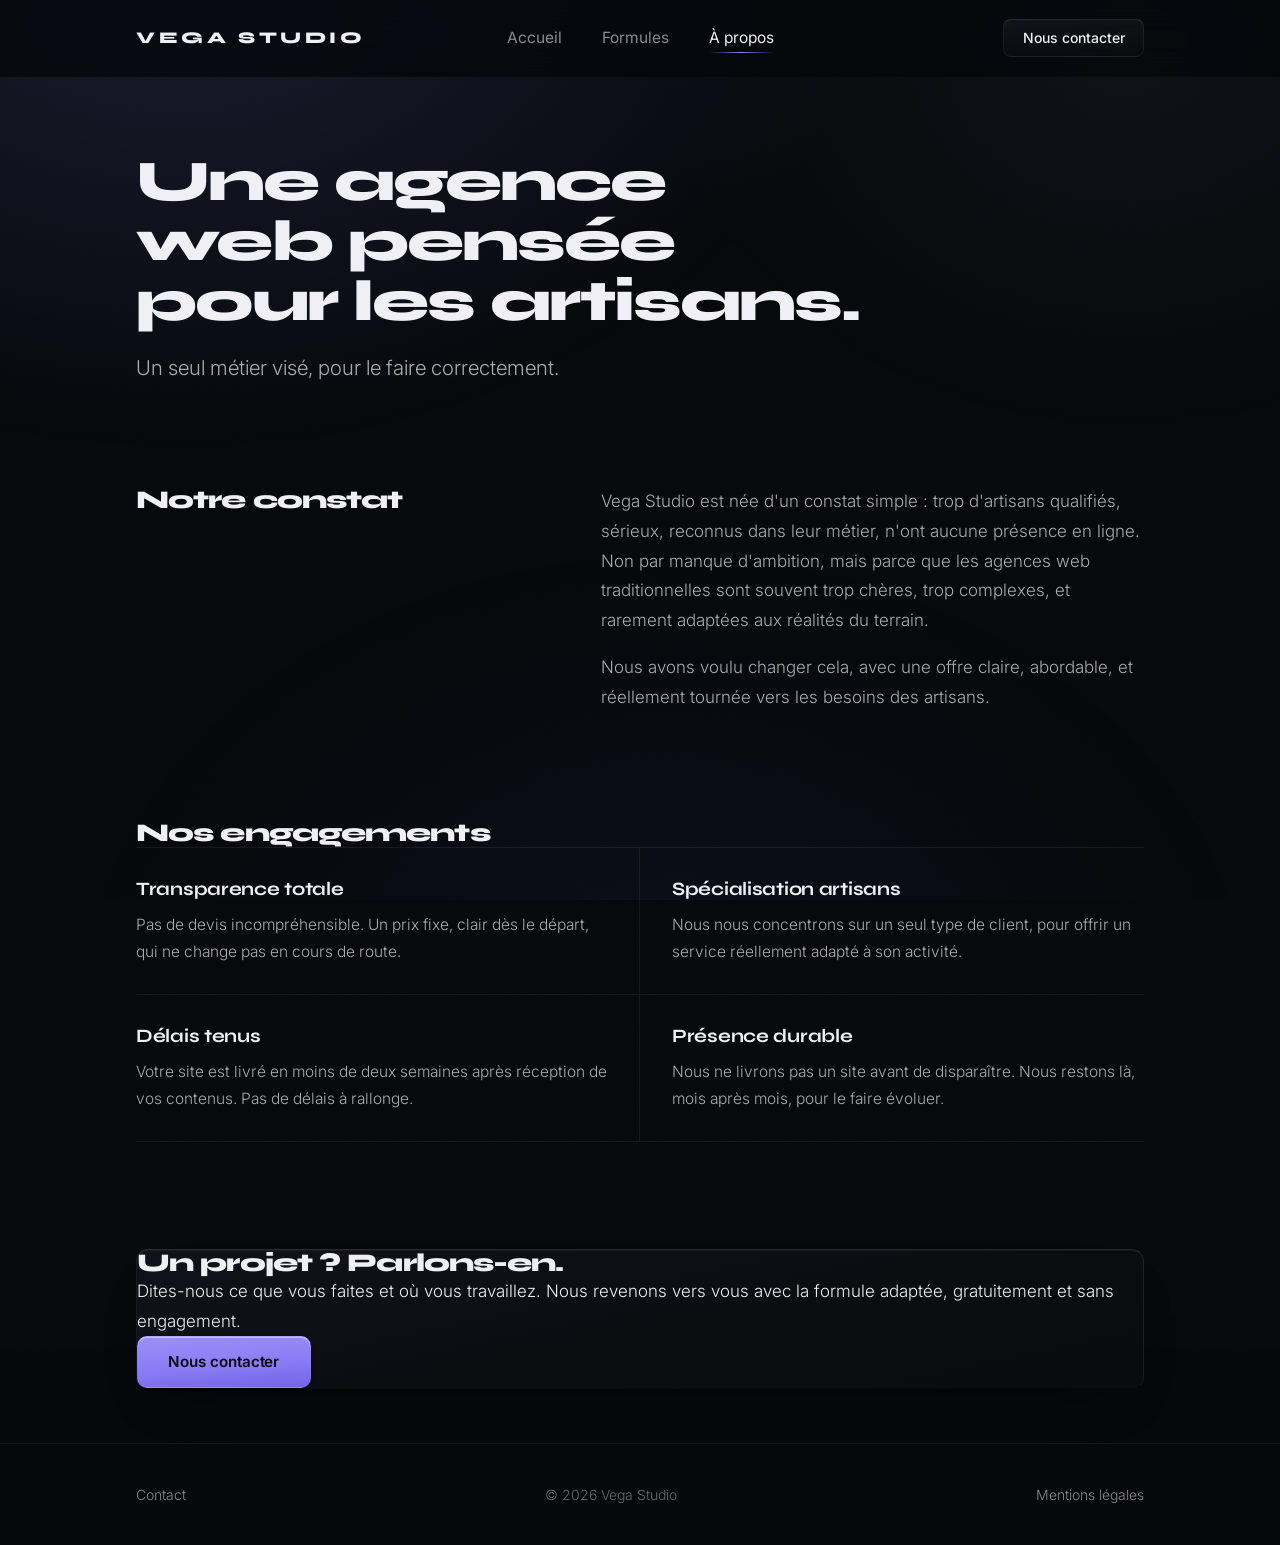
==== commit 572380ee: "Empreinte sur les ressources et en-têtes de cache Le HTML pouvait être servi depuis le cache disque " ====
--- a/apropos.html
+++ b/apropos.html
@@ -38,8 +38,8 @@
        présence du JavaScript, pour ne jamais servir une page vide. -->
   <script>document.documentElement.classList.add('js');</script>
 
-  <link rel="stylesheet" href="assets/css/base.css" />
-  <link rel="stylesheet" href="assets/css/pages.css" />
+  <link rel="stylesheet" href="assets/css/base.css?v=229ae5bd" />
+  <link rel="stylesheet" href="assets/css/pages.css?v=229ae5bd" />
 
   <script type="application/ld+json">
   {
@@ -139,6 +139,6 @@
     </div>
   </footer>
 
-  <script src="assets/js/site.js"></script>
+  <script src="assets/js/site.js?v=229ae5bd"></script>
 </body>
 </html>
--- a/assets/css/base.css
+++ b/assets/css/base.css
@@ -27,8 +27,8 @@
      creuse l'écart et la lumière paraît réelle plutôt que teintée. */
   --ink:    #F0EFF5;
   --ink-70: rgba(240,239,245,.70);
-  --ink-45: rgba(240,239,245,.45);
-  --ink-28: rgba(240,239,245,.28);
+  --ink-45: rgba(240,239,245,.56);
+  --ink-28: rgba(240,239,245,.42);
 
   /* ── arêtes ──
      Trois valeurs : ce qui capte la lumière, ce qui est neutre,
@@ -36,6 +36,21 @@
   --edge-lit:   rgba(240,239,245,.13);
   --edge:       rgba(240,239,245,.07);
   --edge-shade: rgba(0,0,0,.45);
+
+  /* ── mouvement ──
+     Courbes reprises des standards d'Emil Kowalski. Les courbes
+     natives du CSS sont trop molles, et une bezier improvisée au
+     jugé se voit. Jamais d'ease-in sur de l'interface : il démarre
+     lentement, pile au moment où l'œil regarde. */
+  --ease-out:    cubic-bezier(.23, 1, .32, 1);
+  --ease-in-out: cubic-bezier(.77, 0, .175, 1);
+
+  /* ── espacement, base 4 ──
+     Une seule valeur répétée donne le même poids à tout. Ces paliers
+     servent à opposer franchement le serré et le généreux. */
+  --s1: .25rem; --s2: .5rem;  --s3: .75rem; --s4: 1rem;
+  --s6: 1.5rem; --s8: 2rem;   --s12: 3rem;  --s16: 4rem;
+  --s24: 6rem;  --s32: 8rem;
 
   /* ── mesures ── */
   --col: 1120px;
@@ -115,36 +130,41 @@
   text-wrap: balance;
 }
 
+/* Le texte en dégradé est un réflexe de générateur, pas une
+   décision : l'emphase vient du poids et de la taille. La classe
+   reste pour ne pas toucher aux autres pages, mais ne fait plus
+   que poser une couleur pleine. */
+.lit { color: var(--ink); }
+
 h3 { font-size: var(--t-h3); line-height: 1.3; letter-spacing: -.015em; font-weight: 700; }
 
-/* Titre éclairé.
-   Au lieu de colorer un mot en violet — le réflexe que produit
-   n'importe quel générateur — le titre reçoit la lumière par le
-   haut et s'éteint vers le bas, comme n'importe quel objet de la
-   page. La différence de valeur fait le travail, pas la teinte. */
-.lit {
-  background: linear-gradient(180deg, #FFFFFF 0%, var(--ink) 40%, rgba(240,239,245,.72) 100%);
-  -webkit-background-clip: text;
-  background-clip: text;
-  color: transparent;
-}
-
-/* Strictement vertical : au moindre degré d'inclinaison, un titre sur
-   une seule ligne s'assombrit vers la droite et l'effet se lit comme
-   une erreur plutôt que comme de la lumière.
-   Le hero descend plus bas dans les gris : il a trois lignes pour le
-   faire, donc la chute se lit comme un volume. */
-.hero h1.lit {
-  background: linear-gradient(180deg, #FFFFFF 0%, var(--ink) 30%, rgba(240,239,245,.52) 100%);
-  -webkit-background-clip: text;
-  background-clip: text;
-}
+
 
 .lead  { font-size: clamp(1.08rem, 1.7vw, 1.28rem); color: var(--ink-70); line-height: 1.68; font-weight: 300; }
 .body  { color: var(--ink-70); }
 .small { font-size: var(--t-small); color: var(--ink-45); line-height: 1.6; }
 
-::selection { background: rgba(139,124,246,.32); color: #fff; }
+/* ── Surfaces du navigateur ──
+   Sélection, curseur, anneau de focus, barre de défilement et
+   chiffres des prix arrivent par défaut sans appartenir à aucun
+   système. Les habiller est ce qui distingue une page construite
+   d'une page assemblée. */
+::selection { background: rgba(139,124,246,.3); color: #fff; }
+
+html { scrollbar-color: #2A2C36 var(--d0); scrollbar-width: thin; }
+::-webkit-scrollbar { width: 11px; height: 11px; }
+::-webkit-scrollbar-track { background: var(--d0); }
+::-webkit-scrollbar-thumb { background: #2A2C36; border: 3px solid var(--d0); border-radius: 99px; }
+::-webkit-scrollbar-thumb:hover { background: #3A3D4A; }
+
+input, textarea { caret-color: var(--purple); }
+
+:focus-visible { outline: 2px solid var(--purple); outline-offset: 3px; border-radius: 4px; }
+:focus:not(:focus-visible) { outline: none; }
+
+/* Chiffres de même chasse : sans ça les prix dansent d'une colonne
+   à l'autre parce que le 1 est plus étroit que le 9. */
+.tier-price, .plan-price, .option-price, .hero-price { font-variant-numeric: tabular-nums; }
 
 /* ═══ TRAME ══════════════════════════════════════════════════════ */
 
@@ -186,9 +206,11 @@
   border: 1px solid transparent; border-radius: 10px;
   font-family: 'Inter', sans-serif; font-size: .95rem; font-weight: 500;
   letter-spacing: -.005em; cursor: pointer;
-  transition: transform .18s cubic-bezier(.2,.7,.3,1), box-shadow .22s, background .22s, border-color .22s;
-}
-.btn:active { transform: translateY(1px); }
+  transition: transform .16s var(--ease-out), box-shadow .2s var(--ease-out), background .2s ease, border-color .2s ease;
+}
+/* L'appui enfonce le bouton au lieu de le décaler : un objet pressé
+   se comprime, il ne glisse pas vers le bas. */
+.btn:active { transform: scale(.97); }
 
 /* Le bouton primaire est un objet qui émet : halo au sol, arête
    supérieure plus claire que le corps. */
@@ -196,16 +218,13 @@
   background: linear-gradient(176deg, #9C8FF8, var(--purple) 55%, #7265E4 100%);
   color: #0A0812; font-weight: 600;
   border-top-color: rgba(255,255,255,.4);
+  /* Pas de halo coloré : une ombre portée a une direction et un
+     flou, un halo centré n'est que de la décoration. */
   box-shadow:
     inset 0 1px 0 rgba(255,255,255,.45),
-    0 14px 34px -16px rgba(139,124,246,.72);
-}
-.btn-primary:hover {
-  box-shadow:
-    inset 0 1px 0 rgba(255,255,255,.55),
-    0 20px 46px -16px rgba(139,124,246,.9);
-  transform: translateY(-2px);
-}
+    0 2px 4px rgba(0,0,0,.4);
+}
+.btn-primary:hover { background: linear-gradient(176deg, #A99DFA, #9487F8 55%, #7B6EE8 100%); }
 
 .btn-ghost {
   background: linear-gradient(176deg, rgba(240,239,245,.055), rgba(240,239,245,.015));
@@ -213,7 +232,7 @@
   border-color: var(--edge);
   border-top-color: var(--edge-lit);
 }
-.btn-ghost:hover { background: linear-gradient(176deg, rgba(240,239,245,.1), rgba(240,239,245,.03)); border-color: var(--edge-lit); transform: translateY(-2px); }
+.btn-ghost:hover { background: linear-gradient(176deg, rgba(240,239,245,.1), rgba(240,239,245,.03)); border-color: var(--edge-lit); }
 
 /* ═══ NAVIGATION ═════════════════════════════════════════════════
    Grille en trois colonnes : le titre tient la gauche, les onglets
@@ -244,12 +263,12 @@
   justify-self: start;
   font-family: 'Syne', sans-serif; font-weight: 800;
   font-size: 1.02rem; letter-spacing: .22em; text-transform: uppercase;
-  transition: color .2s;
+  transition: color .16s ease;
 }
 .nav-wordmark:hover { color: var(--lilac); }
 
 .nav-links { justify-self: center; list-style: none; display: flex; align-items: center; gap: 2.5rem; }
-.nav-links a { position: relative; font-size: .97rem; font-weight: 400; color: var(--ink-45); transition: color .2s; }
+.nav-links a { position: relative; font-size: .97rem; font-weight: 400; color: var(--ink-45); transition: color .16s ease; }
 .nav-links a:hover, .nav-links a.active { color: var(--ink); }
 
 /* Trait sous l'onglet actif, qui s'eteint sur les bords comme les
@@ -267,7 +286,7 @@
   border: 1px solid var(--edge); border-top-color: var(--edge-lit);
   border-radius: 8px; font-size: .875rem; font-weight: 500;
   background: linear-gradient(176deg, rgba(240,239,245,.05), rgba(240,239,245,.012));
-  transition: background .2s, border-color .2s;
+  transition: background .16s ease, border-color .16s ease;
 }
 .nav-cta:hover { background: rgba(240,239,245,.1); border-color: var(--edge-lit); }
 
@@ -284,23 +303,19 @@
 
 footer { border-top: 1px solid var(--edge); padding-block: 2.4rem; }
 .footer-inner { display: flex; align-items: center; justify-content: space-between; gap: 1rem; flex-wrap: wrap; }
-.footer-inner a { color: var(--ink-45); font-size: var(--t-small); transition: color .2s; }
+.footer-inner a { color: var(--ink-45); font-size: var(--t-small); transition: color .16s ease; }
 .footer-inner a:hover { color: var(--ink); }
 .footer-mid { font-size: var(--t-small); color: var(--ink-28); }
 
 /* ═══ APPARITIONS ════════════════════════════════════════════════
-   Uniquement transform et opacity : tout le reste déclenche un
-   repaint et fait vibrer le texte pendant l'animation.
-
-   Le masquage est conditionné à .js, posée par un script en ligne
-   dans le <head>. Si le JavaScript ne s'exécute pas, le contenu
-   reste visible au lieu de laisser une page vide.
-   ═══════════════════════════════════════════════════════════════ */
-.js .reveal { opacity: 0; transform: translateY(16px); transition: opacity .7s cubic-bezier(.2,.7,.3,1), transform .7s cubic-bezier(.2,.7,.3,1); }
-.js .reveal.visible { opacity: 1; transform: none; }
-.d1 { transition-delay: .09s; }
-.d2 { transition-delay: .18s; }
-.d3 { transition-delay: .27s; }
+   Il n'y en a plus. Une entrée identique répétée sur chaque section
+   est un effet éparpillé, pas un moment travaillé : la page gagne à
+   s'afficher d'un bloc. Le seul mouvement voulu de cette page est
+   l'écran du téléphone. Les classes restent neutres pour les autres
+   pages, qui n'ont pas encore été reprises.
+   ═══════════════════════════════════════════════════════════════ */
+.reveal, .reveal.visible { opacity: 1; transform: none; }
+.js .reveal, .js .reveal.visible { opacity: 1; transform: none; transition: none; }
 
 /* ═══ MOBILE ═════════════════════════════════════════════════════ */
 
@@ -316,7 +331,7 @@
     background: var(--d0);
     border-bottom: 1px solid var(--edge);
     transform: translateY(-100%);
-    transition: transform .42s cubic-bezier(.4,0,.2,1);
+    transition: transform .42s var(--ease-in-out);
     z-index: -1;
   }
   .nav-links.open { transform: translateY(0); }
--- a/assets/css/pages.css
+++ b/assets/css/pages.css
@@ -111,7 +111,7 @@
   border-radius: 9px;
   color: var(--ink);
   font-family: 'Inter', sans-serif; font-size: .97rem; font-weight: 300;
-  transition: border-color .2s, box-shadow .2s, background .2s;
+  transition: border-color .16s ease, box-shadow .16s ease, background .16s ease;
 }
 .field textarea { resize: vertical; min-height: 7.5rem; line-height: 1.6; }
 .field input::placeholder, .field textarea::placeholder { color: var(--ink-28); }
